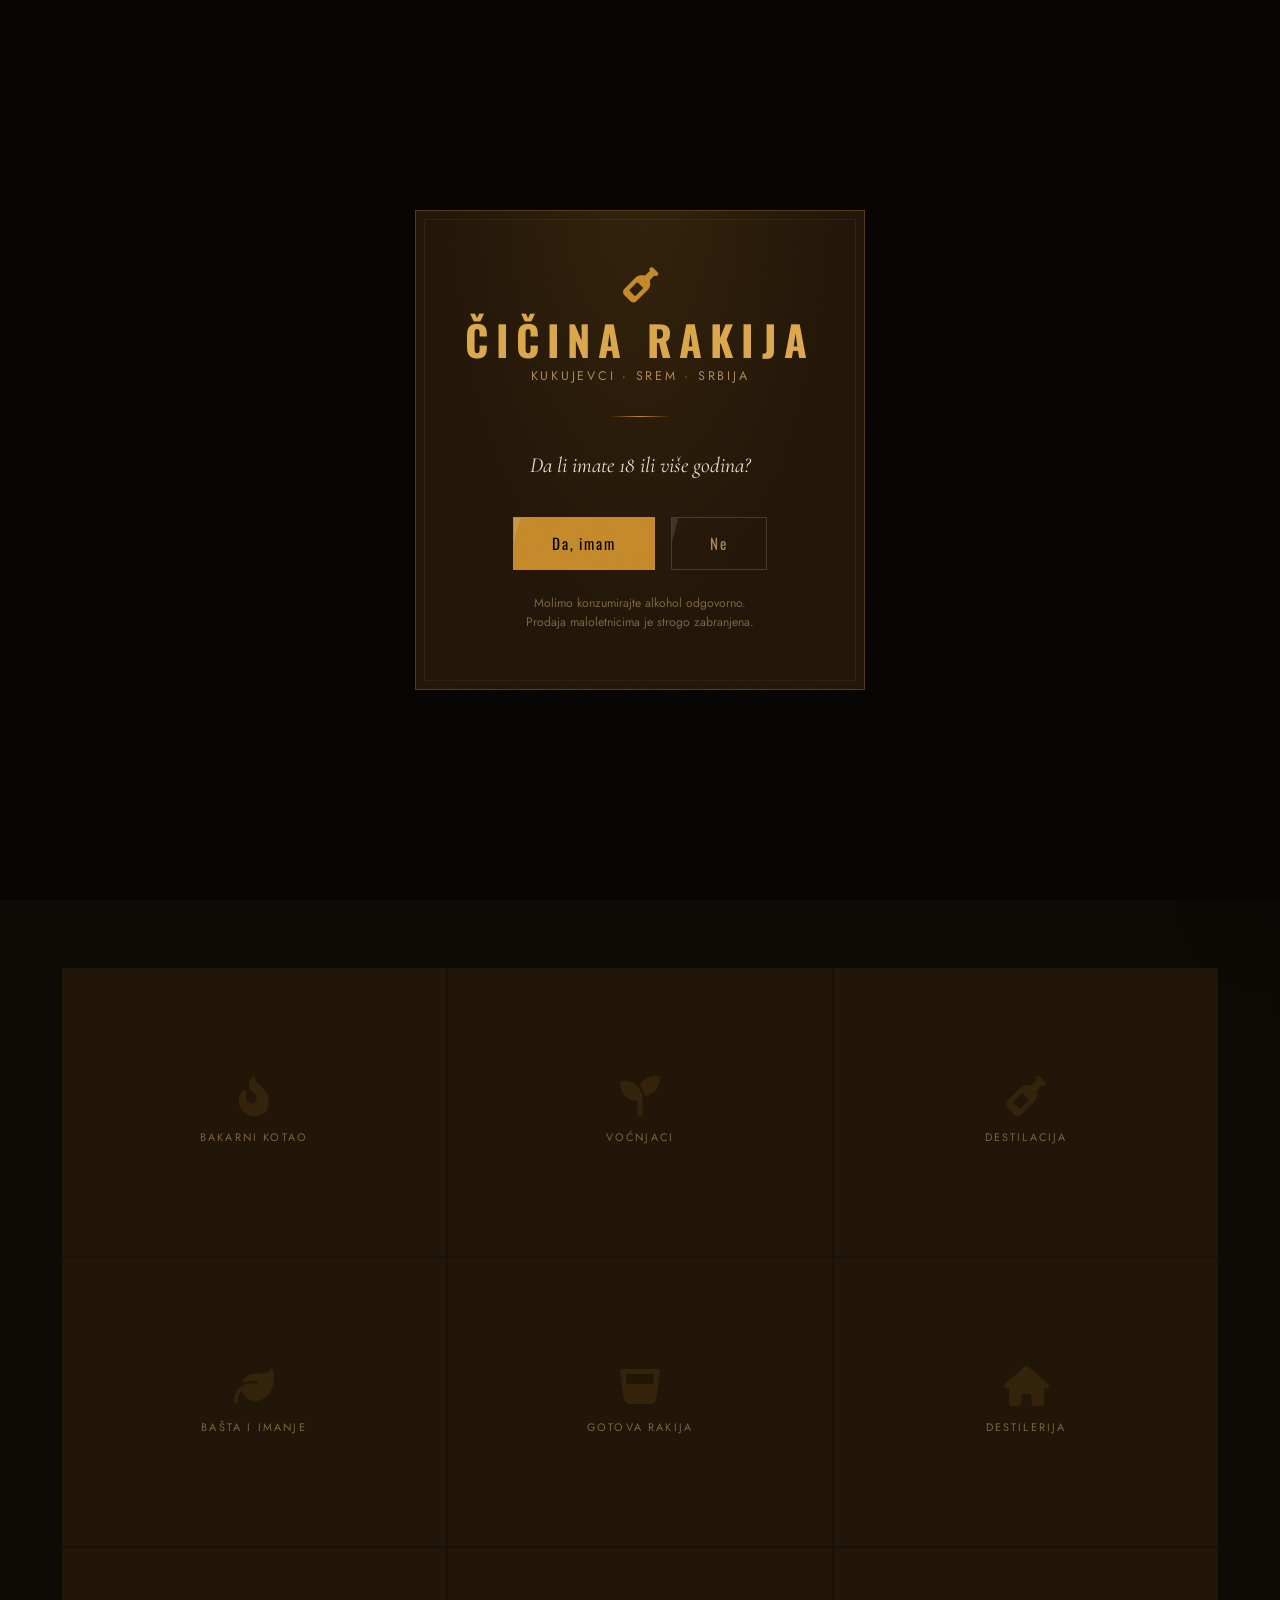
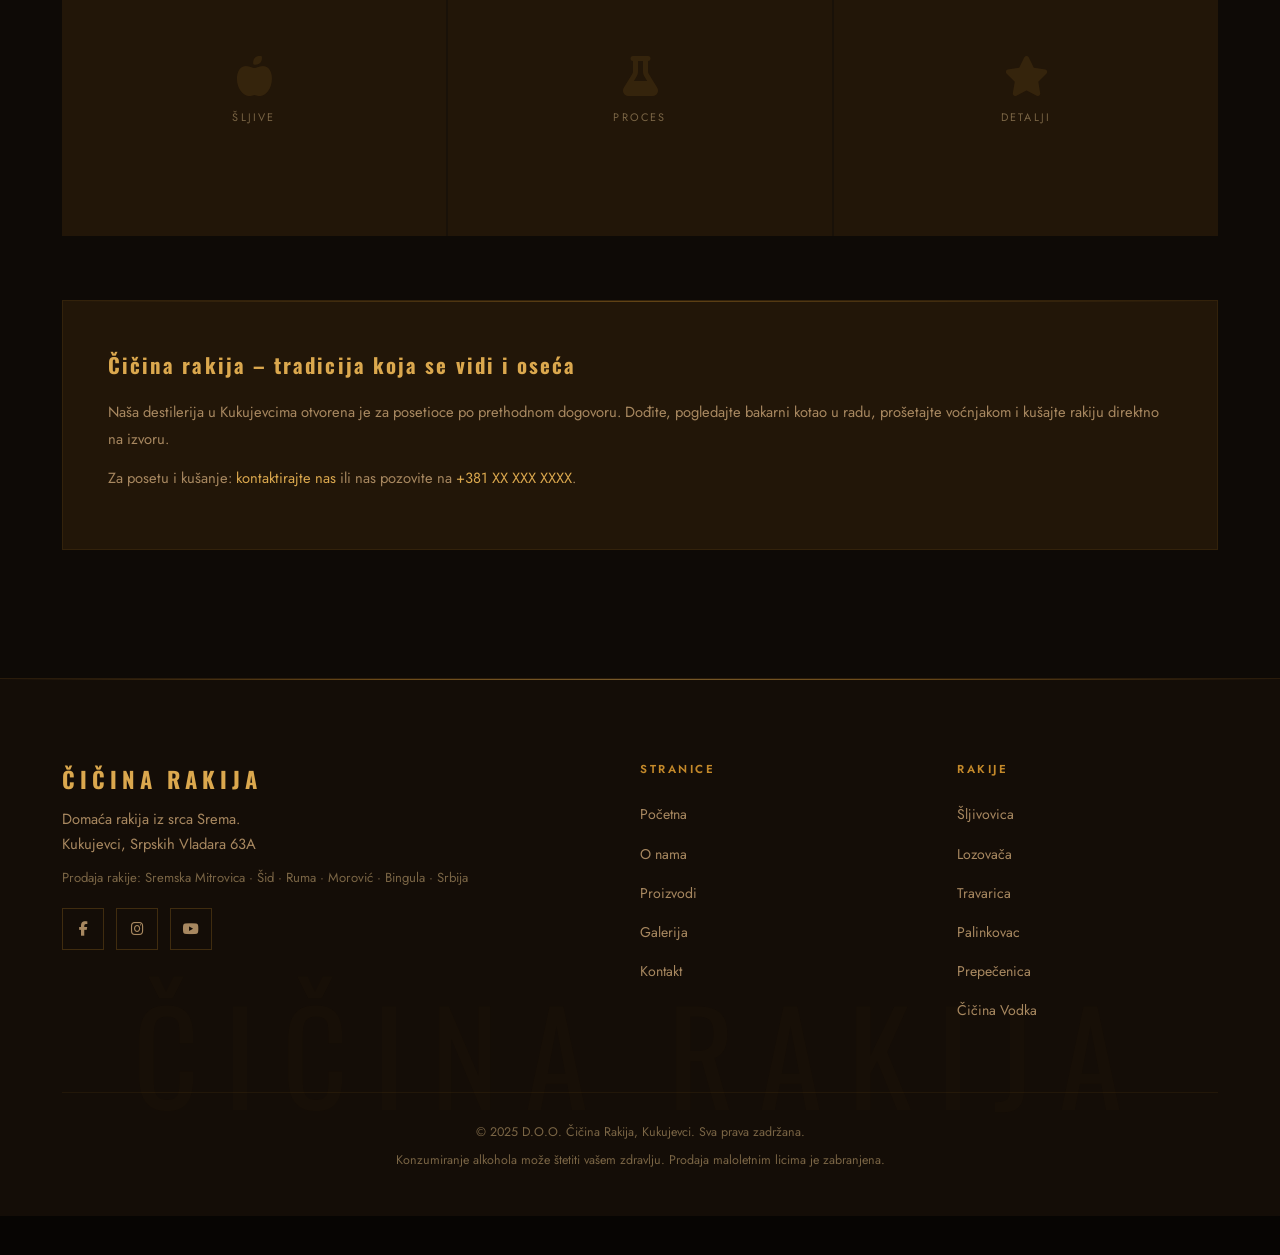
==== galerija.html @ 821a01cd "Add files via upload" ====
<!DOCTYPE html>
<html lang="sr">
<head>
<meta charset="UTF-8"><meta name="viewport" content="width=device-width, initial-scale=1.0">
<title>Galerija – Čičina Rakija | Destilerija Kukujevci, Srem</title>
<meta name="description" content="Pogledajte fotografije naše destilerije u Kukujevcima. Bakarni kotao, voćnjaci, rakija iz srca Srema. Galerija Čičina rakija.">
<meta name="robots" content="index, follow">
<link rel="canonical" href="https://www.cicinarakija.rs/galerija.html">
<meta property="og:title" content="Galerija – Čičina Rakija | Destilerija Kukujevci, Srem">
<meta property="og:description" content="Pogledajte fotografije naše destilerije u Kukujevcima. Bakarni kotao, voćnjaci, rakija iz srca Srema. Galerija Čičina rakija.">
<link rel="preconnect" href="https://fonts.googleapis.com">
<link rel="preconnect" href="https://fonts.gstatic.com" crossorigin>
<link href="https://fonts.googleapis.com/css2?family=Cormorant+Garamond:ital,wght@0,300;0,400;0,600;1,300;1,400;1,600&family=Oswald:wght@300;400;500;600;700&family=Jost:wght@300;400;500;600&display=swap" rel="stylesheet">
<link rel="stylesheet" href="https://cdnjs.cloudflare.com/ajax/libs/font-awesome/6.4.0/css/all.min.css">
<link rel="stylesheet" href="style.css">
</head>
<body>
<div class="age-gate" id="ageGate"><div class="age-box">
    <i class="fas fa-wine-bottle age-icon"></i>
    <h2 class="age-title">ČIČINA RAKIJA</h2>
    <p class="age-location">Kukujevci · Srem · Srbija</p>
    <div class="age-divider"></div>
    <p class="age-question">Da li imate 18 ili više godina?</p>
    <div class="age-btns"><button class="age-btn age-yes" id="ageYes">Da, imam</button><button class="age-btn age-no" id="ageNo">Ne</button></div>
    <p class="age-disclaimer">Molimo konzumirajte alkohol odgovorno.<br>Prodaja maloletnicima je strogo zabranjena.</p>
</div></div>
<nav class="navbar scrolled" id="navbar">
    <div class="nav-container">
        <a href="index.html" class="nav-brand">
            <span class="brand-icon"><i class="fas fa-wine-bottle"></i></span>
            <span>ČIČINA RAKIJA</span>
        </a>
        <ul class="nav-links" id="navLinks">
            <li><a href="index.html" class="nav-link">Početna</a></li>
            <li><a href="o-nama.html" class="nav-link">O nama</a></li>
            <li><a href="proizvodi.html" class="nav-link">Proizvodi</a></li>
            <li><a href="galerija.html" class="nav-link active">Galerija</a></li>
            <li><a href="kontakt.html" class="nav-link">Kontakt</a></li>
        </ul>
        <div class="nav-actions">
            <button class="cart-btn" id="cartToggle" aria-label="Korpa">
                <i class="fas fa-shopping-bag"></i>
                <span class="cart-label">Korpa</span>
                <span class="cart-count" id="cartCount">0</span>
            </button>
            <button class="hamburger" id="hamburger" aria-label="Meni">
                <span></span><span></span><span></span>
            </button>
        </div>
    </div>
    <div class="nav-progress" id="navProgress"></div>
</nav>

<section class="inner-hero">
    <div class="container">
        <span class="sec-label reveal-hero" data-delay="0">Vizuelna priča</span>
        <h1 class="reveal-hero" data-delay="150">Galerija <em>destilerije</em></h1>
        <p class="reveal-hero" data-delay="250">Zavirite u svet Čičine rakije – voćnjaci, bakarni kotao i srce sremske tradicije</p>
        <div class="breadcrumb reveal-hero" data-delay="350">
            <a href="index.html">Početna</a>
            <i class="fas fa-chevron-right"></i>
            <span>Galerija</span>
        </div>
    </div>
</section>

<section class="gallery-page">
    <div class="container">
        <div class="sec-header reveal">
            <span class="sec-label">Fotografije</span>
            <h2 class="sec-title">Pogled iznutra <em>destilerije</em></h2>
            <div class="sec-rule"></div>
            <p class="sec-sub">Svaka fotografija priča priču o tradiciji, strasti i rakiji koja se radi s dušom</p>
        </div>

        <div class="gallery-full reveal">
            <!-- Kad dodate slike, koristite: <div class="gallery-item"><img src="foto.jpg" alt="..."><div class="gallery-cap"><span>Opis</span></div></div> -->
            <div class="gallery-placeholder"><i class="fas fa-fire-alt"></i><span>Bakarni kotao</span></div>
            <div class="gallery-placeholder"><i class="fas fa-seedling"></i><span>Voćnjaci</span></div>
            <div class="gallery-placeholder"><i class="fas fa-wine-bottle"></i><span>Destilacija</span></div>
            <div class="gallery-placeholder"><i class="fas fa-leaf"></i><span>Bašta i imanje</span></div>
            <div class="gallery-placeholder"><i class="fas fa-glass-whiskey"></i><span>Gotova rakija</span></div>
            <div class="gallery-placeholder"><i class="fas fa-home"></i><span>Destilerija</span></div>
            <div class="gallery-placeholder"><i class="fas fa-apple-alt"></i><span>Šljive</span></div>
            <div class="gallery-placeholder"><i class="fas fa-flask"></i><span>Proces</span></div>
            <div class="gallery-placeholder"><i class="fas fa-star"></i><span>Detalji</span></div>
        </div>

        <div class="seo-block reveal" style="margin-top:4rem">
            <h2>Čičina rakija – tradicija koja se vidi i oseća</h2>
            <p>Naša destilerija u Kukujevcima otvorena je za posetioce po prethodnom dogovoru. Dođite, pogledajte bakarni kotao u radu, prošetajte voćnjakom i kušajte rakiju direktno na izvoru.</p>
            <p>Za posetu i kušanje: <a href="kontakt.html" style="color:var(--gold-lt)">kontaktirajte nas</a> ili nas pozovite na <a href="tel:+381XXXXXXXXX" style="color:var(--gold-lt)">+381 XX XXX XXXX</a>.</p>
        </div>
    </div>
</section>

<footer class="footer">
    <div class="footer-watermark">ČIČINA RAKIJA</div>
    <div class="container">
        <div class="footer-grid">
            <div class="footer-brand"><h3>ČIČINA RAKIJA</h3><p>Domaća rakija iz srca Srema.<br>Kukujevci, Srpskih Vladara 63A</p>
                <p style="margin-top:0.6rem;font-size:0.82rem;color:var(--muted)">Prodaja rakije: Sremska Mitrovica · Šid · Ruma · Morović · Bingula · Srbija</p>
                <div class="socials" style="margin-top:1.2rem">
                    <a href="#" class="soc-link" aria-label="Facebook"><i class="fab fa-facebook-f"></i></a>
                    <a href="#" class="soc-link" aria-label="Instagram"><i class="fab fa-instagram"></i></a>
                    <a href="#" class="soc-link" aria-label="YouTube"><i class="fab fa-youtube"></i></a>
                </div>
            </div>
            <div class="footer-nav"><h4>Stranice</h4><ul>
                <li><a href="index.html">Početna</a></li><li><a href="o-nama.html">O nama</a></li>
                <li><a href="proizvodi.html">Proizvodi</a></li><li><a href="galerija.html">Galerija</a></li>
                <li><a href="kontakt.html">Kontakt</a></li>
            </ul></div>
            <div class="footer-products"><h4>Rakije</h4><ul>
                <li><a href="proizvodi.html">Šljivovica</a></li><li><a href="proizvodi.html">Lozovača</a></li>
                <li><a href="proizvodi.html">Travarica</a></li><li><a href="proizvodi.html">Palinkovac</a></li>
                <li><a href="proizvodi.html">Prepečenica</a></li><li><a href="proizvodi.html">Čičina Vodka</a></li>
            </ul></div>
        </div>
        <div class="footer-bottom">
            <p>&copy; 2025 D.O.O. Čičina Rakija, Kukujevci. Sva prava zadržana.</p>
            <p>Konzumiranje alkohola može štetiti vašem zdravlju. Prodaja maloletnim licima je zabranjena.</p>
        </div>
    </div>
</footer>
<div class="overlay" id="cartOverlay"></div>
<aside class="cart-sidebar" id="cartSidebar">
    <div class="cart-head"><h3>VAŠA KORPA</h3><button class="icon-btn" id="cartClose"><i class="fas fa-times"></i></button></div>
    <div class="cart-items" id="cartItemsEl"></div>
    <div class="cart-foot">
        <div class="cart-total-row"><span>Ukupno</span><strong id="cartTotalEl">0 RSD</strong></div>
        <p class="cart-note"><i class="fas fa-info-circle"></i> Dostava se obračunava pri porudžbini</p>
        <button class="btn-checkout" id="goCheckout" disabled><span>Nastavi na porudžbinu</span> <i class="fas fa-arrow-right"></i></button>
    </div>
</aside>
<div class="overlay" id="checkoutOverlay"></div>
<div class="checkout-modal" id="checkoutModal">
    <div class="checkout-box">
        <div class="checkout-head"><h2>PORUDŽBINA</h2><button class="icon-btn" id="checkoutClose"><i class="fas fa-times"></i></button></div>
        <div class="checkout-body">
            <div class="steps" id="stepsEl">
                <div class="step active" data-step="1"><div class="step-dot">1</div><div class="step-label">Dostava</div></div>
                <div class="step-connector"></div><div class="step" data-step="2"><div class="step-dot">2</div><div class="step-label">Adresa</div></div>
                <div class="step-connector"></div><div class="step" data-step="3"><div class="step-dot">3</div><div class="step-label">Plaćanje</div></div>
                <div class="step-connector"></div><div class="step" data-step="4"><div class="step-dot">4</div><div class="step-label">Pregled</div></div>
            </div>
            <div class="form-step active" id="step1"><p class="step-title">Način dostave</p><div class="delivery-opts">
                <label class="del-opt"><input type="radio" name="delivery" value="courier" checked><div class="del-card"><i class="fas fa-truck"></i><div><strong>Kurirska služba</strong><span>2–4 radna dana · 490 RSD</span></div><div class="del-check"><i class="fas fa-check"></i></div></div></label>
                <label class="del-opt"><input type="radio" name="delivery" value="pickup"><div class="del-card"><i class="fas fa-store"></i><div><strong>Lično preuzimanje</strong><span>Kukujevci · Besplatno</span></div><div class="del-check"><i class="fas fa-check"></i></div></div></label>
            </div><div class="form-nav"><div></div><button class="btn-next" id="step1Next"><span>Sledeći</span> <i class="fas fa-arrow-right"></i></button></div></div>
            <div class="form-step" id="step2"><p class="step-title">Kontakt podaci</p>
                <div class="form-row two"><div class="form-group"><label>Ime <span class="req">*</span></label><input type="text" id="firstName" autocomplete="given-name" placeholder="Vaše ime"><span class="field-err" id="err-firstName">Obavezno</span></div><div class="form-group"><label>Prezime <span class="req">*</span></label><input type="text" id="lastName" autocomplete="family-name" placeholder="Prezime"><span class="field-err" id="err-lastName">Obavezno</span></div></div>
                <div class="form-row two"><div class="form="form-group"><label>Telefon <span class="req">*</span></label><input type="tel" id="phone" autocomplete="tel" placeholder="+381 60 000 0000"><span class="field-err" id="err-phone">Obavezno</span></div><div class="form-group"><label>E-mail <span class="req">*</span></label><input type="email" id="email" autocomplete="email" placeholder="vas@email.rs"><span class="field-err" id="err-email">Obavezno</span></div></div>
                <div id="addressSection"><p class="step-title" style="margin-top:1.5rem">Adresa dostave</p>
                    <div class="form-row one"><div class="form-group"><label>Ulica i broj <span class="req">*</span></label><input type="text" id="street" autocomplete="street-address" placeholder="Kralja Petra 15"><span class="field-err" id="err-street">Obavezno</span></div></div>
                    <div class="form-row two"><div class="form-group"><label>Grad <span class="req">*</span></label><input type="text" id="city" autocomplete="address-level2" placeholder="Sremska Mitrovica"><span class="field-err" id="err-city">Obavezno</span></div><div class="form-group"><label>Poštanski broj <span class="req">*</span></label><input type="text" id="postal" autocomplete="postal-code" placeholder="22000"><span class="field-err" id="err-postal">Obavezno</span></div></div>
                    <div class="form-row one"><div class="form-group"><label>Napomena</label><textarea id="note" rows="3" placeholder="Posebne instrukcije..."></textarea></div></div>
                </div>
                <div class="form-nav"><button class="btn-prev" id="step2Prev"><i class="fas fa-arrow-left"></i> <span>Nazad</span></button><button class="btn-next" id="step2Next"><span>Sledeći</span> <i class="fas fa-arrow-right"></i></button></div>
            </div>
            <div class="form-step" id="step3"><p class="step-title">Način plaćanja</p><div class="pay-opts">
                <label class="pay-opt"><input type="radio" name="payment" value="cod" checked><div class="pay-card"><i class="fas fa-money-bill-wave"></i><div><strong>Plaćanje pouzećem</strong><span>Keš pri isporuci</span></div><div class="del-check"><i class="fas fa-check"></i></div></div></label>
                <label class="pay-opt"><input type="radio" name="payment" value="transfer"><div class="pay-card"><i class="fas fa-university"></i><div><strong>Bankovna uplata</strong><span>Pre isporuke</span></div><div class="del-check"><i class="fas fa-check"></i></div></div></label>
                <label class="pay-opt"><input type="radio" name="payment" value="card"><div class="pay-card"><i class="fas fa-credit-card"></i><div><strong>Kartica</strong><span>Na licu mesta</span></div><div class="del-check"><i class="fas fa-check"></i></div></div></label>
            </div><div class="form-nav"><button class="btn-prev" id="step3Prev"><i class="fas fa-arrow-left"></i> <span>Nazad</span></button><button class="btn-next" id="step3Next"><span>Sledeći</span> <i class="fas fa-arrow-right"></i></button></div></div>
            <div class="form-step" id="step4"><p class="step-title">Pregled porudžbine</p>
                <div class="order-summary"><div class="os-head">Stavke</div><div id="summaryItems"></div><div class="os-divider"></div><div class="os-row"><span>Dostava</span><span id="summaryDelivery">—</span></div><div class="os-divider"></div><div class="os-total"><span>Ukupno</span><strong id="summaryTotal">—</strong></div></div>
                <div class="order-summary" style="margin-top:1rem"><div class="os-head">Detalji</div><div class="os-row"><span>Ime</span><span id="revName">—</span></div><div class="os-row"><span>Telefon</span><span id="revPhone">—</span></div><div class="os-row"><span>Adresa</span><span id="revAddr">—</span></div><div class="os-row"><span>Dostava</span><span id="revDel">—</span></div><div class="os-row"><span>Plaćanje</span><span id="revPay">—</span></div></div>
                <div class="form-nav"><button class="btn-prev" id="step4Prev"><i class="fas fa-arrow-left"></i> <span>Nazad</span></button><button class="btn-submit" id="submitOrder"><i class="fas fa-check"></i> <span>Potvrdi porudžbinu</span></button></div>
            </div>
            <div class="order-confirm" id="orderConfirm">
                <div class="confirm-anim"><svg class="checkmark" viewBox="0 0 52 52"><circle class="checkmark-circle" cx="26" cy="26" r="25" fill="none"/><path class="checkmark-check" fill="none" d="M14.1 27.2l7.1 7.2 16.7-16.8"/></svg></div>
                <h3>HVALA!</h3><p class="order-num" id="confirmNum">Broj porudžbine: #CR-000000</p>
                <p>Vaša porudžbina je primljena. Kontaktiraćemo vas uskoro radi potvrde i dogovora oko dostave.</p>
                <button class="btn-next" id="confirmClose">Zatvori</button>
            </div>
        </div>
    </div>
</div>
<div class="lightbox" id="lightbox">
    <button class="icon-btn lightbox-close" id="lightboxClose"><i class="fas fa-times"></i></button>
    <div class="lightbox-nav lightbox-prev" id="lightboxPrev"><i class="fas fa-chevron-left"></i></div>
    <img class="lightbox-img" id="lightboxImg" src="" alt="">
    <div class="lightbox-nav lightbox-next" id="lightboxNext"><i class="fas fa-chevron-right"></i></div>
    <div class="lightbox-counter" id="lightboxCounter"></div>
</div>
<div class="toast" id="toast"><i class="fas fa-check-circle"></i><span id="toastMsg"></span></div>
<a href="https://wa.me/381XXXXXXXXX" class="whatsapp-float" target="_blank" rel="noopener" aria-label="WhatsApp"><i class="fab fa-whatsapp"></i></a>
<script src="script.js"></script>
</body>
</html>
---- style.css ----
/* ================================================================
   ČIČINA RAKIJA — style.css  v2.0
   Retro-moderna destilerija estetika | Animations, grain, blur
================================================================ */

@import url('https://fonts.googleapis.com/css2?family=Cormorant+Garamond:ital,wght@0,300;0,400;0,600;1,300;1,400;1,600&family=Oswald:wght@300;400;500;600;700&family=Jost:wght@300;400;500;600&display=swap');

/* 1. RESET & CUSTOM PROPERTIES */
*,*::before,*::after{margin:0;padding:0;box-sizing:border-box}
:root{
  --dark:#070503; --dark-mid:#0e0a06; --brown-deep:#140d07; --brown:#221608;
  --brown-mid:#3a2209; --brown-lt:#52300e;
  --gold:#c4892a; --gold-lt:#dba84e; --gold-pale:#f0dba8; --gold-warm:#faf0d4;
  --cream:#ede5d2; --white:#fdf9f3; --muted:#7a6545; --muted-lt:#a88860;
  --font-head:'Oswald',sans-serif; --font-body:'Cormorant Garamond',serif; --font-ui:'Jost',sans-serif;
  --ease:cubic-bezier(0.25,0.46,0.45,0.94);
  --ease-out:cubic-bezier(0.16,1,0.3,1);
  --ease-spring:cubic-bezier(0.34,1.56,0.64,1);
  --sh-gold:0 0 50px rgba(196,137,42,0.2),0 0 100px rgba(196,137,42,0.08);
  --sh-dark:0 30px 80px rgba(0,0,0,0.7);
  --sh-card:0 12px 45px rgba(0,0,0,0.45);
}
html{scroll-behavior:smooth;font-size:16px}
body{font-family:var(--font-body);background:var(--dark);color:var(--cream);line-height:1.8;overflow-x:hidden}

/* Film grain overlay */
body::after{
  content:'';position:fixed;inset:0;pointer-events:none;z-index:9999;opacity:0.03;
  background-image:url("data:image/svg+xml,%3Csvg viewBox='0 0 256 256' xmlns='http://www.w3.org/2000/svg'%3E%3Cfilter id='n'%3E%3CfeTurbulence type='fractalNoise' baseFrequency='0.9' numOctaves='4' stitchTiles='stitch'/%3E%3C/filter%3E%3Crect width='100%25' height='100%25' filter='url(%23n)'/%3E%3C/svg%3E");
  background-size:180px;mix-blend-mode:overlay;
  animation:grainShift 0.25s steps(1) infinite;
}
@keyframes grainShift{
  0%{background-position:0 0}25%{background-position:-30px 20px}
  50%{background-position:15px -10px}75%{background-position:-20px -25px}100%{background-position:10px 15px}
}
img{max-width:100%;display:block}a{text-decoration:none;color:inherit}
button{cursor:pointer;font-family:inherit;border:none;background:none}
input,textarea,select{font-family:var(--font-ui)}
.container{max-width:1220px;margin:0 auto;padding:0 2rem}


/* 2. AGE GATE */
.age-gate{
  position:fixed;inset:0;background:var(--dark);z-index:9998;
  display:flex;align-items:center;justify-content:center;padding:2rem;
  opacity:1;transition:opacity 0.6s var(--ease);
}
.age-gate.fade-out{opacity:0;pointer-events:none}
.age-gate.hidden{display:none}
.age-box{
  position:relative;overflow:hidden;background:var(--brown);
  border:1px solid rgba(196,137,42,0.32);padding:3.5rem 2.8rem;
  max-width:450px;width:100%;text-align:center;
}
.age-box::before{content:'';position:absolute;inset:0;background:radial-gradient(ellipse at 50% -10%,rgba(196,137,42,0.11) 0%,transparent 65%);pointer-events:none}
.age-box::after{content:'';position:absolute;inset:8px;border:1px solid rgba(196,137,42,0.1);pointer-events:none}
.age-icon{font-size:2.2rem;color:var(--gold);margin-bottom:1rem;display:block;animation:bottleSway 3s ease-in-out infinite}
@keyframes bottleSway{0%,100%{transform:rotate(-4deg)}50%{transform:rotate(4deg)}}
.age-title{font-family:var(--font-head);font-size:2.6rem;letter-spacing:0.18em;color:var(--gold-lt);line-height:1;margin-bottom:0.3rem}
.age-location{font-family:var(--font-ui);font-size:0.78rem;letter-spacing:0.22em;text-transform:uppercase;color:var(--muted-lt);margin-bottom:1.8rem}
.age-divider{width:60px;height:1px;background:linear-gradient(90deg,transparent,var(--gold),transparent);margin:0 auto 1.8rem}
.age-question{font-style:italic;font-size:1.35rem;color:var(--cream);margin-bottom:2rem}
.age-btns{display:flex;gap:1rem;justify-content:center;margin-bottom:1.5rem}
.age-btn{
  position:relative;overflow:hidden;padding:0.9rem 2.4rem;
  font-family:var(--font-head);font-size:0.95rem;letter-spacing:0.12em;transition:all 0.3s var(--ease);
}
.age-btn::before{
  content:'';position:absolute;inset:0;background:rgba(255,255,255,0.12);
  transform:translateX(-100%) skewX(-15deg);transition:transform 0.5s var(--ease);
}
.age-btn:hover::before{transform:translateX(150%) skewX(-15deg)}
.age-yes{background:var(--gold);color:var(--dark);border:1px solid var(--gold)}
.age-yes:hover{background:var(--gold-lt);transform:translateY(-2px);box-shadow:var(--sh-gold)}
.age-no{background:transparent;color:var(--muted-lt);border:1px solid rgba(138,112,80,0.4)}
.age-no:hover{color:var(--cream);border-color:var(--muted-lt)}
.age-disclaimer{font-size:0.76rem;color:var(--muted);line-height:1.6;font-family:var(--font-ui)}


/* 3. NAVIGATION */
.navbar{
  position:fixed;top:0;left:0;right:0;z-index:1000;padding:1.4rem 0;
  transition:background 0.5s,padding 0.4s,box-shadow 0.5s;
}
.navbar.scrolled{
  background:rgba(7,5,3,0.97);padding:0.8rem 0;
  box-shadow:0 2px 40px rgba(0,0,0,0.85);
  backdrop-filter:blur(16px) saturate(1.4);-webkit-backdrop-filter:blur(16px) saturate(1.4);
}
.nav-container{max-width:1220px;margin:0 auto;padding:0 2rem;display:flex;align-items:center;justify-content:space-between;gap:2rem}
.nav-brand{
  display:flex;align-items:center;gap:0.75rem;font-family:var(--font-head);
  font-size:1.3rem;letter-spacing:0.18em;color:var(--gold-lt);flex-shrink:0;transition:color 0.3s;
}
.nav-brand:hover{color:var(--gold-pale)}
.brand-icon{color:var(--gold);font-size:1.25rem;transition:transform 0.4s var(--ease-spring)}
.nav-brand:hover .brand-icon{transform:rotate(-12deg) scale(1.1)}
.nav-links{display:flex;list-style:none;gap:0.15rem;align-items:center}
.nav-link{
  font-family:var(--font-ui);font-size:0.78rem;font-weight:500;
  letter-spacing:0.16em;text-transform:uppercase;color:var(--muted-lt);
  padding:0.55rem 1rem;position:relative;transition:color 0.3s;
}
.nav-link::after{
  content:'';position:absolute;bottom:2px;left:50%;right:50%;
  height:1px;background:var(--gold);
  transition:left 0.35s var(--ease),right 0.35s var(--ease);
}
.nav-link:hover,.nav-link.active{color:var(--gold-lt)}
.nav-link:hover::after,.nav-link.active::after{left:1rem;right:1rem}
.nav-actions{display:flex;align-items:center;gap:0.75rem}
.cart-btn{
  display:flex;align-items:center;gap:0.55rem;padding:0.5rem 1.1rem;
  border:1px solid rgba(196,137,42,0.35);color:var(--cream);
  font-family:var(--font-ui);font-size:0.78rem;font-weight:500;letter-spacing:0.1em;
  transition:all 0.3s;position:relative;overflow:hidden;
}
.cart-btn::before{
  content:'';position:absolute;inset:0;background:var(--gold);
  transform:scaleX(0);transform-origin:left;transition:transform 0.35s var(--ease);z-index:-1;
}
.cart-btn:hover{color:var(--dark);border-color:var(--gold)}
.cart-btn:hover::before{transform:scaleX(1)}
.cart-label{display:none}
@media(min-width:640px){.cart-label{display:inline}}
.cart-count{
  background:var(--gold);color:var(--dark);font-size:0.68rem;font-weight:700;
  font-family:var(--font-ui);min-width:18px;height:18px;border-radius:9px;padding:0 4px;
  display:flex;align-items:center;justify-content:center;
  transition:transform 0.3s var(--ease-spring);
}
.cart-count.bump{transform:scale(1.6)}

/* HAMBURGER */
.hamburger{
  display:none;width:32px;height:24px;position:relative;
  cursor:pointer;flex-direction:column;align-items:flex-end;justify-content:center;
  flex-shrink:0;
}
.hamburger span{
  display:block;height:1.5px;background:var(--cream);
  transition:all 0.5s var(--ease-out);transform-origin:center;position:absolute;
}
.hamburger span:nth-child(1){width:100%;top:2px}
.hamburger span:nth-child(2){width:70%;top:50%;margin-top:-0.75px}
.hamburger span:nth-child(3){width:85%;bottom:2px}
.hamburger.open span:nth-child(1){top:50%;margin-top:-0.75px;transform:rotate(45deg);width:100%}
.hamburger.open span:nth-child(2){opacity:0;transform:scaleX(0)}
.hamburger.open span:nth-child(3){bottom:50%;margin-bottom:-0.75px;transform:rotate(-45deg);width:100%}

.nav-progress{
  position:absolute;bottom:0;left:0;height:2px;
  background:linear-gradient(90deg,var(--gold),var(--gold-lt));
  width:0;transition:width 0.08s linear;
  box-shadow:0 0 10px rgba(196,137,42,0.7);
}
.nav-overlay{
  position:fixed;inset:0;background:rgba(0,0,0,0.6);
  z-index:999;opacity:0;pointer-events:none;
  transition:opacity 0.45s;backdrop-filter:blur(5px);
}
.nav-overlay.show{opacity:1;pointer-events:all}

@media(min-width:900px){.hamburger{display:none}}
@media(max-width:899px){
  .hamburger{display:flex}
  .nav-links{
    position:fixed;top:0;right:0;width:min(340px,88vw);height:100dvh;
    background:var(--brown-deep);flex-direction:column;justify-content:center;
    align-items:flex-start;padding:5rem 3rem 3rem;gap:0.2rem;
    transform:translateX(100%);transition:transform 0.55s var(--ease-out);
    box-shadow:-20px 0 60px rgba(0,0,0,0.75);
    border-left:1px solid rgba(196,137,42,0.12);z-index:1000;
  }
  .nav-links::before{
    content:'';position:absolute;top:2rem;left:3rem;right:3rem;height:1px;
    background:linear-gradient(90deg,var(--gold),transparent);opacity:0.4;
  }
  .nav-links.open{transform:translateX(0)}
  .nav-links li{opacity:0;transform:translateX(30px);transition:opacity 0.4s var(--ease-out),transform 0.4s var(--ease-out)}
  .nav-links.open li:nth-child(1){opacity:1;transform:none;transition-delay:0.05s}
  .nav-links.open li:nth-child(2){opacity:1;transform:none;transition-delay:0.1s}
  .nav-links.open li:nth-child(3){opacity:1;transform:none;transition-delay:0.15s}
  .nav-links.open li:nth-child(4){opacity:1;transform:none;transition-delay:0.2s}
  .nav-links.open li:nth-child(5){opacity:1;transform:none;transition-delay:0.25s}
  .nav-link{font-size:1.8rem;font-family:var(--font-head);letter-spacing:0.06em;padding:0.6rem 0;width:100%;display:block;border-bottom:1px solid rgba(196,137,42,0.07)}
  .nav-link::after{bottom:0;left:0;right:auto;width:0;height:2px;transition:width 0.35s}
  .nav-link:hover::after,.nav-link.active::after{width:100%;left:0;right:auto}
}


/* 4. HERO */
.hero{
  position:relative;min-height:100vh;display:flex;align-items:center;
  justify-content:center;text-align:center;overflow:hidden;background:var(--brown-deep);
}
.hero-bg-img{
  position:absolute;inset:0;background-size:cover;background-position:center;
  opacity:0.15;transform:scale(1.05);transition:transform 8s ease;will-change:transform;
}
.hero-bg-img.loaded{transform:scale(1)}
.hero-grain{
  position:absolute;inset:0;pointer-events:none;opacity:0.06;
  background-image:url("data:image/svg+xml,%3Csvg viewBox='0 0 200 200' xmlns='http://www.w3.org/2000/svg'%3E%3Cfilter id='n'%3E%3CfeTurbulence type='fractalNoise' baseFrequency='0.75' numOctaves='4' stitchTiles='stitch'/%3E%3C/filter%3E%3Crect width='100%25' height='100%25' filter='url(%23n)'/%3E%3C/svg%3E");
  background-size:150px;
}
.hero-vignette{position:absolute;inset:0;pointer-events:none;background:radial-gradient(ellipse at center,transparent 35%,rgba(7,5,3,0.88) 100%)}
.hero::after{content:'';position:absolute;bottom:0;left:0;right:0;height:1px;background:linear-gradient(90deg,transparent 0%,var(--gold) 40%,var(--gold-lt) 60%,transparent 100%);opacity:0.35}
.hero-content{position:relative;z-index:2;padding:0 1.5rem;max-width:820px}

.hero-eyebrow{
  display:flex;align-items:center;justify-content:center;gap:1.4rem;
  font-family:var(--font-ui);font-size:0.72rem;letter-spacing:0.28em;text-transform:uppercase;color:var(--gold);
  margin-bottom:2rem;opacity:0;transform:translateY(16px);
  transition:opacity 0.8s var(--ease),transform 0.8s var(--ease);
}
.hero-eyebrow.visible{opacity:1;transform:none}
.eyebrow-line{flex:1;max-width:90px;height:1px;background:linear-gradient(90deg,transparent,var(--gold))}
.eyebrow-line:last-child{background:linear-gradient(90deg,var(--gold),transparent)}

.hero-title{
  font-family:var(--font-head);font-size:clamp(3.8rem,11vw,9rem);
  line-height:0.92;letter-spacing:0.04em;color:var(--white);margin-bottom:1.2rem;
  opacity:0;transform:translateY(32px);
  transition:opacity 0.85s var(--ease),transform 0.85s var(--ease);
}
.hero-title.visible{opacity:1;transform:none}
.title-line{display:block}
.title-italic{font-style:italic;color:var(--gold-lt);font-size:0.72em;letter-spacing:0.14em;font-family:var(--font-body);font-weight:400}

.hero-ornament{
  display:flex;align-items:center;gap:1.2rem;margin:0 auto 1.8rem;max-width:300px;
  opacity:0;transition:opacity 0.9s 0.1s var(--ease);
}
.hero-ornament.visible{opacity:1}
.orn-line{flex:1;height:1px;background:var(--gold);opacity:0.4}
.orn-icon{color:var(--gold);font-size:0.6rem;letter-spacing:3px;opacity:0.7}

.hero-sub{
  font-family:var(--font-ui);font-size:0.88rem;letter-spacing:0.2em;text-transform:uppercase;
  color:var(--muted-lt);margin-bottom:3rem;
  opacity:0;transform:translateY(14px);
  transition:opacity 0.8s 0.1s var(--ease),transform 0.8s 0.1s var(--ease);
}
.hero-sub.visible{opacity:1;transform:none}

.hero-actions{
  display:flex;gap:1.2rem;justify-content:center;flex-wrap:wrap;
  opacity:0;transform:translateY(14px);
  transition:opacity 0.8s 0.2s var(--ease),transform 0.8s 0.2s var(--ease);
}
.hero-actions.visible{opacity:1;transform:none}

.hero-badge{
  position:absolute;bottom:14%;background:rgba(20,13,7,0.9);
  border:1px solid rgba(196,137,42,0.28);padding:1.1rem 1.6rem;text-align:center;
  opacity:0;transform:translateY(24px);
  transition:opacity 0.8s var(--ease),transform 0.8s var(--ease);
  backdrop-filter:blur(8px);
}
.hero-badge::before{content:'';position:absolute;top:0;left:0;right:0;height:1px;background:linear-gradient(90deg,transparent,var(--gold),transparent)}
.hero-badge.visible{opacity:1;transform:none}
.badge-left{left:4%}.badge-right{right:4%}
.badge-num{font-family:var(--font-head);font-size:2.2rem;color:var(--gold);line-height:1;display:block}
.badge-txt{font-size:0.7rem;color:var(--muted-lt);letter-spacing:0.12em;font-family:var(--font-ui)}
@media(max-width:600px){.hero-badge{display:none}}

.hero-scroll{
  position:absolute;bottom:2.5rem;left:50%;transform:translateX(-50%);
  display:flex;flex-direction:column;align-items:center;gap:0.5rem;
  color:var(--muted);font-size:0.68rem;letter-spacing:0.2em;
  font-family:var(--font-ui);text-transform:uppercase;
  opacity:0;transition:opacity 1s 0.8s;
}
.hero-scroll.visible{opacity:0.6}
.hero-scroll-line{width:1px;height:40px;background:linear-gradient(180deg,transparent,var(--gold));animation:scrollPulse 2s ease-in-out infinite}
@keyframes scrollPulse{0%,100%{transform:scaleY(1) translateY(0);opacity:0.6}50%{transform:scaleY(1.2) translateY(3px);opacity:1}}


/* 5. BUTTONS */
.btn-primary{
  display:inline-flex;align-items:center;gap:0.7rem;padding:0.95rem 2.4rem;
  background:var(--gold);color:var(--dark);font-family:var(--font-ui);
  font-size:0.78rem;font-weight:600;letter-spacing:0.18em;text-transform:uppercase;
  position:relative;overflow:hidden;transition:color 0.3s,transform 0.3s,box-shadow 0.3s;
}
.btn-primary::before{content:'';position:absolute;inset:0;background:var(--gold-lt);transform:scaleX(0);transform-origin:left;transition:transform 0.4s var(--ease-out);z-index:0}
.btn-primary>*{position:relative;z-index:1}
.btn-primary:hover{transform:translateY(-3px);box-shadow:var(--sh-gold)}
.btn-primary:hover::before{transform:scaleX(1)}

.btn-ghost{
  display:inline-flex;align-items:center;gap:0.7rem;padding:0.95rem 2.4rem;
  border:1px solid rgba(196,137,42,0.45);color:var(--cream);font-family:var(--font-ui);
  font-size:0.78rem;font-weight:600;letter-spacing:0.18em;text-transform:uppercase;
  position:relative;overflow:hidden;transition:all 0.3s;
}
.btn-ghost::before{content:'';position:absolute;inset:0;background:rgba(196,137,42,0.1);transform:scaleX(0);transform-origin:left;transition:transform 0.4s var(--ease-out)}
.btn-ghost:hover{border-color:var(--gold);color:var(--gold-lt);transform:translateY(-3px)}
.btn-ghost:hover::before{transform:scaleX(1)}


/* 6. SECTION HEADERS */
.sec-header{text-align:center;margin-bottom:4rem}
.sec-label{
  display:inline-block;font-family:var(--font-ui);font-size:0.72rem;font-weight:500;
  letter-spacing:0.3em;text-transform:uppercase;color:var(--gold);margin-bottom:0.9rem;position:relative;
}
.sec-label::before,.sec-label::after{content:' — ';opacity:0.5}
.sec-title{font-family:var(--font-head);font-size:clamp(2.2rem,5vw,3.8rem);letter-spacing:0.04em;color:var(--white);line-height:1.1;margin-bottom:1rem}
.sec-title em{font-style:italic;color:var(--gold-lt);font-family:var(--font-body);font-weight:400;font-size:1.08em}
.sec-rule{width:0;height:2px;background:linear-gradient(90deg,var(--gold),var(--gold-lt));margin:1rem auto;transition:width 1.2s var(--ease-out)}
.sec-rule.visible{width:60px}
.sec-sub{font-size:1.1rem;color:var(--muted-lt);max-width:520px;margin:0 auto;font-style:italic}


/* 7. REVEAL */
.reveal{opacity:0;transform:translateY(28px);transition:opacity 0.75s var(--ease-out),transform 0.75s var(--ease-out)}
.reveal[data-dir="left"]{transform:translateX(-32px)}
.reveal[data-dir="right"]{transform:translateX(32px)}
.reveal[data-dir="scale"]{transform:scale(0.92)}
.reveal.visible{opacity:1;transform:none}
.reveal-hero{opacity:0;transform:translateY(20px);transition:opacity 0.7s var(--ease),transform 0.7s var(--ease)}
.reveal-hero.visible{opacity:1;transform:none}


/* 8. MARQUEE */
.marquee-strip{
  background:var(--brown-mid);border-top:1px solid rgba(196,137,42,0.2);
  border-bottom:1px solid rgba(196,137,42,0.2);overflow:hidden;padding:0.9rem 0;position:relative;
}
.marquee-strip::before,.marquee-strip::after{content:'';position:absolute;top:0;bottom:0;width:80px;z-index:2;pointer-events:none}
.marquee-strip::before{left:0;background:linear-gradient(90deg,var(--brown-mid),transparent)}
.marquee-strip::after{right:0;background:linear-gradient(270deg,var(--brown-mid),transparent)}
.marquee-track{
  display:flex;gap:2rem;white-space:nowrap;
  animation:marqueeScroll 32s linear infinite;
  font-family:var(--font-ui);font-size:0.74rem;letter-spacing:0.22em;text-transform:uppercase;color:var(--muted-lt);
}
.marquee-track:hover{animation-play-state:paused}
.marquee-track span{flex-shrink:0}
.m-dot{color:var(--gold);font-size:0.5rem;vertical-align:middle}
@keyframes marqueeScroll{from{transform:translateX(0)}to{transform:translateX(-50%)}}


/* 9. ABOUT */
.about{padding:8rem 0;background:var(--dark-mid);position:relative;overflow:hidden}
.about::before{content:'';position:absolute;top:0;right:-200px;width:500px;height:500px;background:radial-gradient(circle,rgba(196,137,42,0.04),transparent 70%);pointer-events:none}
.about-grid{display:grid;grid-template-columns:1fr 1fr;gap:6rem;align-items:center}
@media(max-width:860px){.about-grid{grid-template-columns:1fr;gap:3.5rem}}
.about-visual{position:relative}
.about-img-main{position:relative;overflow:hidden;border-radius:2px}
.about-img-main img{width:100%;height:460px;object-fit:cover;transition:transform 0.8s var(--ease),filter 0.8s;filter:saturate(0.85) sepia(0.1)}
.about-img-main:hover img{transform:scale(1.04);filter:saturate(1) sepia(0)}
.about-img-main::before,.about-img-main::after{content:'';position:absolute;z-index:1;width:24px;height:24px;pointer-events:none}
.about-img-main::before{top:10px;left:10px;border-top:2px solid rgba(196,137,42,0.5);border-left:2px solid rgba(196,137,42,0.5)}
.about-img-main::after{bottom:10px;right:10px;border-bottom:2px solid rgba(196,137,42,0.5);border-right:2px solid rgba(196,137,42,0.5)}
.img-label{position:absolute;bottom:0;left:0;right:0;background:linear-gradient(transparent,rgba(7,5,3,0.88));padding:2rem 1.5rem 0.9rem;font-family:var(--font-ui);font-size:0.72rem;letter-spacing:0.18em;text-transform:uppercase;color:var(--muted-lt);text-align:center}
.about-img-small{position:absolute;bottom:-3rem;right:-2rem;width:185px;border:4px solid var(--dark-mid);border-radius:2px;overflow:hidden;box-shadow:var(--sh-card)}
.about-img-small img{width:100%;height:165px;object-fit:cover;filter:saturate(0.8) sepia(0.1)}
.about-years-badge{
  position:absolute;top:-2rem;left:-1.5rem;background:var(--gold);color:var(--dark);
  padding:1.2rem 1.4rem;text-align:center;min-width:95px;box-shadow:var(--sh-gold);
  animation:badgePulse 4s ease-in-out infinite;
}
@keyframes badgePulse{0%,100%{box-shadow:var(--sh-gold)}50%{box-shadow:0 0 60px rgba(196,137,42,0.4)}}
.yb-num{font-family:var(--font-head);font-size:2.3rem;line-height:1}
.yb-txt{font-family:var(--font-ui);font-size:0.68rem;letter-spacing:0.12em}
.about-text .sec-label{display:block}.about-text .sec-title{text-align:left}.about-text .sec-rule{margin-left:0}
.about-text p{font-size:1.1rem;color:var(--cream);opacity:0.82;margin-bottom:1.3rem}
.about-feats{display:grid;grid-template-columns:repeat(3,1fr);gap:1.5rem;margin-top:2.8rem}
.feat{text-align:center}
.feat-icon{width:50px;height:50px;border:1px solid rgba(196,137,42,0.35);display:flex;align-items:center;justify-content:center;margin:0 auto 0.9rem;color:var(--gold);font-size:1.15rem;transition:all 0.4s var(--ease-spring)}
.feat:hover .feat-icon{background:rgba(196,137,42,0.1);border-color:var(--gold);transform:scale(1.1) rotate(5deg);box-shadow:0 0 20px rgba(196,137,42,0.2)}
.feat h4{font-family:var(--font-ui);font-size:0.78rem;font-weight:600;letter-spacing:0.14em;text-transform:uppercase;color:var(--gold-pale);margin-bottom:0.3rem}
.feat p{font-size:0.88rem;color:var(--muted-lt)}


/* 10. PRODUCTS */
.products,.featured-products{padding:8rem 0;background:var(--dark)}
.products-grid,.featured-grid{display:grid;grid-template-columns:repeat(auto-fill,minmax(300px,1fr));gap:2rem}
.featured-grid{grid-template-columns:repeat(3,1fr)}
@media(max-width:900px){.featured-grid{grid-template-columns:1fr 1fr}}
@media(max-width:580px){.featured-grid,.products-grid{grid-template-columns:1fr}}
.product-card{background:var(--brown);border:1px solid rgba(196,137,42,0.1);overflow:hidden;display:flex;flex-direction:column;transition:border-color 0.4s,box-shadow 0.4s,transform 0.4s var(--ease-out);position:relative}
.product-card::before{content:'';position:absolute;top:0;left:0;right:0;height:1px;background:linear-gradient(90deg,transparent,var(--gold),transparent);opacity:0;transition:opacity 0.4s}
.product-card:hover{border-color:rgba(196,137,42,0.38);box-shadow:var(--sh-card);transform:translateY(-6px)}
.product-card:hover::before{opacity:1}
.product-img-wrap{position:relative;background:var(--brown-deep);overflow:hidden;height:290px;display:flex;align-items:center;justify-content:center}
.product-img-wrap::after{content:'';position:absolute;inset:0;background:radial-gradient(ellipse at center top,rgba(196,137,42,0.05),transparent 70%);pointer-events:none}
.product-img-wrap img{height:100%;width:100%;object-fit:contain;padding:1.5rem;transition:transform 0.6s var(--ease-out),filter 0.6s;filter:drop-shadow(0 20px 30px rgba(0,0,0,0.5))}
.product-card:hover .product-img-wrap img{transform:scale(1.06) translateY(-4px);filter:drop-shadow(0 30px 40px rgba(0,0,0,0.6))}
.product-placeholder{display:flex;flex-direction:column;align-items:center;justify-content:center;gap:0.7rem;color:var(--muted);font-family:var(--font-ui);font-size:0.72rem;letter-spacing:0.14em;text-transform:uppercase;height:100%;width:100%}
.product-placeholder i{font-size:3rem;color:rgba(196,137,42,0.15)}
.product-badge{position:absolute;top:1rem;right:1rem;background:var(--gold);color:var(--dark);font-family:var(--font-ui);font-size:0.66rem;font-weight:600;letter-spacing:0.12em;text-transform:uppercase;padding:0.3rem 0.8rem;box-shadow:0 0 15px rgba(196,137,42,0.4)}
.product-badge.premium-badge{background:var(--brown-mid);color:var(--gold-lt);border:1px solid var(--gold);box-shadow:none}
.product-info{padding:1.6rem;flex:1;display:flex;flex-direction:column;border-top:1px solid rgba(196,137,42,0.08)}
.product-name{font-family:var(--font-head);font-size:1.3rem;letter-spacing:0.1em;color:var(--white);margin-bottom:0.4rem}
.product-meta{display:flex;gap:1rem;margin-bottom:0.9rem}
.product-alc{font-family:var(--font-ui);font-size:0.74rem;font-weight:600;color:var(--gold);letter-spacing:0.08em}
.product-method{font-family:var(--font-ui);font-size:0.74rem;color:var(--muted);letter-spacing:0.06em}
.product-desc{font-size:0.98rem;color:var(--cream);opacity:0.72;line-height:1.7;flex:1;margin-bottom:1.3rem}
.product-sizes{margin-bottom:1.3rem}
.size-label{font-family:var(--font-ui);font-size:0.68rem;letter-spacing:0.16em;text-transform:uppercase;color:var(--muted);margin-bottom:0.5rem;display:block}
.size-opts{display:flex;gap:0.5rem;flex-wrap:wrap}
.size-btn{padding:0.32rem 0.85rem;border:1px solid rgba(196,137,42,0.25);font-family:var(--font-ui);font-size:0.78rem;font-weight:500;color:var(--cream);cursor:pointer;transition:all 0.25s;position:relative;overflow:hidden}
.size-btn::before{content:'';position:absolute;inset:0;background:var(--gold);transform:scaleX(0);transform-origin:left;transition:transform 0.3s var(--ease);z-index:0}
.size-btn span{position:relative;z-index:1}
.size-btn:hover,.size-btn.active{border-color:var(--gold);color:var(--dark)}
.size-btn:hover::before,.size-btn.active::before{transform:scaleX(1)}
.product-footer{display:flex;align-items:center;justify-content:space-between;gap:1rem}
.product-price{font-family:var(--font-head);font-size:1.45rem;color:var(--gold-lt);transition:all 0.3s}
.product-price span{font-size:0.72rem;color:var(--muted)}
.btn-add{display:flex;align-items:center;gap:0.5rem;padding:0.65rem 1.3rem;border:1px solid var(--gold);color:var(--gold);font-family:var(--font-ui);font-size:0.76rem;font-weight:600;letter-spacing:0.1em;text-transform:uppercase;transition:all 0.3s;position:relative;overflow:hidden}
.btn-add::before{content:'';position:absolute;inset:0;background:var(--gold);transform:scaleX(0);transform-origin:left;transition:transform 0.35s var(--ease);z-index:0}
.btn-add>*{position:relative;z-index:1}
.btn-add:hover{color:var(--dark)}
.btn-add:hover::before{transform:scaleX(1)}


/* 11. WHY US */
.why-us{padding:8rem 0;background:var(--dark-mid)}
.why-grid{display:grid;grid-template-columns:repeat(4,1fr);gap:1.5rem;margin-top:3.5rem}
@media(max-width:860px){.why-grid{grid-template-columns:1fr 1fr}}
@media(max-width:480px){.why-grid{grid-template-columns:1fr}}
.why-card{background:var(--brown);border:1px solid rgba(196,137,42,0.1);padding:2.2rem 1.6rem;text-align:center;position:relative;overflow:hidden;transition:all 0.4s var(--ease-out)}
.why-card::before{content:'';position:absolute;bottom:0;left:0;right:0;height:2px;background:linear-gradient(90deg,transparent,var(--gold),transparent);transform:scaleX(0);transition:transform 0.4s var(--ease)}
.why-card:hover{border-color:rgba(196,137,42,0.3);transform:translateY(-5px);box-shadow:var(--sh-card)}
.why-card:hover::before{transform:scaleX(1)}
.why-icon{font-size:2rem;color:var(--gold);margin-bottom:1.2rem;display:block;transition:transform 0.4s var(--ease-spring)}
.why-card:hover .why-icon{transform:scale(1.2) translateY(-3px)}
.why-title{font-family:var(--font-ui);font-size:0.82rem;font-weight:600;letter-spacing:0.14em;text-transform:uppercase;color:var(--gold-pale);margin-bottom:0.7rem}
.why-desc{font-size:0.92rem;color:var(--muted-lt);line-height:1.7}


/* 12. GALLERY */
.gallery,.gallery-page{padding:8rem 0;background:var(--dark-mid)}
.gallery-full{display:grid;grid-template-columns:repeat(3,1fr);gap:2px;margin-top:3rem;background:rgba(196,137,42,0.06)}
@media(max-width:700px){.gallery-full{grid-template-columns:1fr 1fr}}
@media(max-width:480px){.gallery-full{grid-template-columns:1fr}}
.gallery-item{position:relative;overflow:hidden;cursor:pointer;aspect-ratio:4/3;background:var(--brown-deep)}
.gallery-item img{width:100%;height:100%;object-fit:cover;transition:transform 0.7s var(--ease-out),filter 0.7s;filter:saturate(0.8) sepia(0.1)}
.gallery-item:hover img{transform:scale(1.08);filter:saturate(1) sepia(0)}
.gallery-cap{position:absolute;inset:0;background:linear-gradient(transparent 40%,rgba(7,5,3,0.88));display:flex;align-items:flex-end;padding:1.2rem;opacity:0;transition:opacity 0.4s}
.gallery-item:hover .gallery-cap{opacity:1}
.gallery-cap span{font-family:var(--font-ui);font-size:0.74rem;letter-spacing:0.18em;text-transform:uppercase;color:var(--cream)}
.gallery-placeholder{aspect-ratio:4/3;background:var(--brown);display:flex;flex-direction:column;align-items:center;justify-content:center;gap:0.75rem}
.gallery-placeholder i{font-size:2.5rem;color:rgba(196,137,42,0.12)}
.gallery-placeholder span{font-family:var(--font-ui);font-size:0.68rem;letter-spacing:0.2em;color:var(--muted);text-transform:uppercase}


/* 13. CONTACT */
.contact,.kontakt-page{padding:8rem 0;background:var(--dark)}
.contact-grid,.kontakt-grid{display:grid;grid-template-columns:1fr 1.3fr;gap:5rem;align-items:start}
@media(max-width:860px){.contact-grid,.kontakt-grid{grid-template-columns:1fr}}
.contact-card{display:flex;align-items:flex-start;gap:1.3rem;padding:1.5rem;background:var(--brown);border:1px solid rgba(196,137,42,0.1);margin-bottom:1rem;transition:all 0.35s;position:relative}
.contact-card::before{content:'';position:absolute;left:0;top:0;bottom:0;width:2px;background:var(--gold);transform:scaleY(0);transform-origin:bottom;transition:transform 0.4s var(--ease-out)}
.contact-card:hover{border-color:rgba(196,137,42,0.3);padding-left:2rem}
.contact-card:hover::before{transform:scaleY(1)}
.cc-icon{width:44px;height:44px;flex-shrink:0;background:rgba(196,137,42,0.1);display:flex;align-items:center;justify-content:center;color:var(--gold);font-size:1rem;transition:all 0.3s}
.contact-card:hover .cc-icon{background:rgba(196,137,42,0.2);transform:scale(1.1)}
.contact-card h4{font-family:var(--font-ui);font-size:0.78rem;font-weight:600;letter-spacing:0.14em;text-transform:uppercase;color:var(--gold-pale);margin-bottom:0.3rem}
.contact-card p{font-size:0.95rem;color:var(--muted-lt)}.contact-card a{color:var(--muted-lt);transition:color 0.3s}.contact-card a:hover{color:var(--gold-lt)}
.socials{display:flex;gap:0.75rem;margin-top:1.2rem}
.soc-link{width:42px;height:42px;border:1px solid rgba(196,137,42,0.25);display:flex;align-items:center;justify-content:center;color:var(--muted-lt);font-size:0.9rem;transition:all 0.35s var(--ease-spring)}
.soc-link:hover{border-color:var(--gold);color:var(--dark);background:var(--gold);transform:translateY(-4px) scale(1.05);box-shadow:0 8px 20px rgba(196,137,42,0.3)}
.map-wrap{border-radius:2px;overflow:hidden;height:340px;border:1px solid rgba(196,137,42,0.15);margin-top:1.5rem}
.map-wrap iframe{width:100%;height:100%;border:none}
.kontakt-form-wrap{background:var(--brown);border:1px solid rgba(196,137,42,0.15);padding:2.8rem;position:relative;overflow:hidden}
.kontakt-form-wrap::before{content:'';position:absolute;top:0;left:0;right:0;height:1px;background:linear-gradient(90deg,transparent,var(--gold),transparent)}
.kontakt-form-wrap h3{font-family:var(--font-head);font-size:1.15rem;letter-spacing:0.18em;color:var(--gold-lt);margin-bottom:0.4rem}
.kontakt-form-wrap .subtitle{font-family:var(--font-ui);font-size:0.88rem;color:var(--muted-lt);margin-bottom:2rem}
.form-group{margin-bottom:1.35rem}
.form-group label{display:block;font-family:var(--font-ui);font-size:0.72rem;font-weight:500;letter-spacing:0.16em;text-transform:uppercase;color:var(--muted-lt);margin-bottom:0.45rem}
.form-group input,.form-group textarea,.form-group select{width:100%;padding:0.85rem 1rem;background:var(--brown-deep);border:1px solid rgba(196,137,42,0.15);color:var(--cream);font-size:1rem;font-family:var(--font-ui);outline:none;transition:border-color 0.3s,box-shadow 0.3s}
.form-group input:focus,.form-group textarea:focus{border-color:var(--gold);box-shadow:0 0 0 3px rgba(196,137,42,0.08)}
.form-group textarea{resize:vertical;min-height:130px}
.form-row{display:grid;grid-template-columns:1fr 1fr;gap:1rem}
@media(max-width:560px){.form-row{grid-template-columns:1fr}}
.btn-form-submit{width:100%;padding:1rem;background:var(--gold);color:var(--dark);font-family:var(--font-ui);font-size:0.8rem;font-weight:600;letter-spacing:0.18em;text-transform:uppercase;border:none;cursor:pointer;position:relative;overflow:hidden;transition:all 0.35s;margin-top:0.5rem;display:flex;align-items:center;justify-content:center;gap:0.6rem}
.btn-form-submit::before{content:'';position:absolute;inset:0;background:var(--gold-lt);transform:scaleX(0);transform-origin:left;transition:transform 0.4s var(--ease-out)}
.btn-form-submit>*{position:relative;z-index:1}
.btn-form-submit:hover{transform:translateY(-2px);box-shadow:var(--sh-gold)}
.btn-form-submit:hover::before{transform:scaleX(1)}
.form-success{display:none;text-align:center;padding:2rem 0}
.form-success.show{display:block}
.form-success i{font-size:3rem;color:var(--gold);margin-bottom:1rem;display:block}
.form-success h4{font-family:var(--font-head);font-size:1.5rem;letter-spacing:0.15em;color:var(--gold-lt);margin-bottom:0.5rem}
.form-success p{font-size:0.95rem;color:var(--muted-lt);font-family:var(--font-ui)}
.delivery-area{margin-top:1.8rem;padding:1.5rem;background:var(--brown);border:1px solid rgba(196,137,42,0.12)}
.delivery-area h4{font-family:var(--font-ui);font-size:0.78rem;font-weight:600;letter-spacing:0.14em;text-transform:uppercase;color:var(--gold);margin-bottom:1rem}
.delivery-tags{display:flex;flex-wrap:wrap;gap:0.5rem}
.dtag{padding:0.32rem 0.85rem;background:var(--brown-mid);border:1px solid rgba(196,137,42,0.18);font-family:var(--font-ui);font-size:0.74rem;color:var(--muted-lt);letter-spacing:0.08em;transition:all 0.3s}
.dtag:hover{border-color:var(--gold);color:var(--cream)}


/* 14. FOOTER */
.footer{background:var(--brown-deep);border-top:1px solid rgba(196,137,42,0.12);padding:5rem 0 2.5rem;position:relative}
.footer::before{content:'';position:absolute;top:0;left:0;right:0;height:1px;background:linear-gradient(90deg,transparent 0%,var(--gold) 30%,var(--gold-lt) 50%,var(--gold) 70%,transparent 100%);opacity:0.5}
.footer-grid{display:grid;grid-template-columns:2fr 1fr 1fr;gap:3.5rem;margin-bottom:3.5rem}
@media(max-width:700px){.footer-grid{grid-template-columns:1fr 1fr}}
@media(max-width:480px){.footer-grid{grid-template-columns:1fr}}
.footer-brand h3{font-family:var(--font-head);font-size:1.4rem;letter-spacing:0.22em;color:var(--gold-lt);margin-bottom:0.5rem}
.footer-brand p{font-size:0.92rem;color:var(--muted-lt);font-family:var(--font-ui);line-height:1.7}
.footer-nav h4,.footer-products h4{font-family:var(--font-ui);font-size:0.72rem;font-weight:600;letter-spacing:0.22em;text-transform:uppercase;color:var(--gold);margin-bottom:1.3rem}
.footer-nav ul,.footer-products ul{list-style:none}
.footer-nav li,.footer-products li{margin-bottom:0.65rem}
.footer-nav a,.footer-products a{font-family:var(--font-ui);font-size:0.88rem;color:var(--muted-lt);transition:all 0.3s;display:inline-block}
.footer-nav a:hover,.footer-products a:hover{color:var(--gold-lt);padding-left:6px}
.footer-bottom{border-top:1px solid rgba(196,137,42,0.08);padding-top:1.8rem;text-align:center}
.footer-bottom p{font-family:var(--font-ui);font-size:0.78rem;color:var(--muted);margin-bottom:0.3rem}
.footer-watermark{position:absolute;bottom:3rem;left:50%;transform:translateX(-50%);font-family:var(--font-head);font-size:clamp(4rem,10vw,9rem);color:rgba(196,137,42,0.02);white-space:nowrap;pointer-events:none;letter-spacing:0.2em;user-select:none}


/* 15. CART SIDEBAR */
.overlay{position:fixed;inset:0;background:rgba(7,5,3,0.78);z-index:1100;opacity:0;pointer-events:none;transition:opacity 0.45s;backdrop-filter:blur(6px)}
.overlay.active{opacity:1;pointer-events:all}
.cart-sidebar{position:fixed;top:0;right:0;width:min(420px,96vw);height:100dvh;background:var(--brown-deep);border-left:1px solid rgba(196,137,42,0.18);z-index:1200;display:flex;flex-direction:column;transform:translateX(105%);transition:transform 0.5s var(--ease-out);box-shadow:-30px 0 80px rgba(0,0,0,0.6)}
.cart-sidebar.open{transform:translateX(0)}
.cart-head{display:flex;align-items:center;justify-content:space-between;padding:1.6rem 2rem;border-bottom:1px solid rgba(196,137,42,0.12);position:relative}
.cart-head::after{content:'';position:absolute;bottom:-1px;left:2rem;right:2rem;height:1px;background:linear-gradient(90deg,transparent,var(--gold),transparent);opacity:0.5}
.cart-head h3{font-family:var(--font-head);letter-spacing:0.22em;color:var(--gold-lt);font-size:1rem}
.icon-btn{width:36px;height:36px;border-radius:50%;display:flex;align-items:center;justify-content:center;color:var(--muted-lt);background:rgba(255,255,255,0.04);cursor:pointer;transition:all 0.3s var(--ease-spring)}
.icon-btn:hover{color:var(--cream);background:rgba(255,255,255,0.1);transform:rotate(90deg) scale(1.1)}
.cart-items{flex:1;overflow-y:auto;padding:1.5rem 2rem}
.cart-items::-webkit-scrollbar{width:4px}
.cart-items::-webkit-scrollbar-thumb{background:rgba(196,137,42,0.3);border-radius:2px}
.cart-empty{text-align:center;padding:3.5rem 0;color:var(--muted)}
.cart-empty i{font-size:3rem;margin-bottom:1rem;opacity:0.25;display:block}
.cart-empty p{font-family:var(--font-ui);font-size:0.9rem}
.cart-item{display:flex;gap:1.1rem;padding:1.1rem 0;border-bottom:1px solid rgba(196,137,42,0.07)}
.ci-img{width:68px;height:84px;flex-shrink:0;background:var(--brown);border:1px solid rgba(196,137,42,0.1);display:flex;align-items:center;justify-content:center;overflow:hidden}
.ci-img img{width:100%;height:100%;object-fit:contain;padding:6px}
.ci-info{flex:1}
.ci-name{font-family:var(--font-head);font-size:0.92rem;letter-spacing:0.08em;color:var(--cream);margin-bottom:0.2rem}
.ci-size{font-family:var(--font-ui);font-size:0.76rem;color:var(--muted);margin-bottom:0.6rem}
.ci-controls{display:flex;align-items:center;gap:0.5rem}
.ci-qty-btn{width:26px;height:26px;border:1px solid rgba(196,137,42,0.3);display:flex;align-items:center;justify-content:center;color:var(--cream);font-size:0.85rem;cursor:pointer;transition:all 0.25s;background:transparent}
.ci-qty-btn:hover{border-color:var(--gold);background:rgba(196,137,42,0.15)}
.ci-qty{font-family:var(--font-ui);font-size:0.9rem;color:var(--cream);min-width:20px;text-align:center}
.ci-remove{background:transparent;border:none;color:var(--muted);cursor:pointer;font-size:0.85rem;margin-left:auto;transition:color 0.3s;padding:0}
.ci-remove:hover{color:#c0392b}
.ci-price{font-family:var(--font-head);font-size:1rem;color:var(--gold-lt);text-align:right;align-self:center;flex-shrink:0}
.cart-foot{padding:1.6rem 2rem;border-top:1px solid rgba(196,137,42,0.12);background:rgba(7,5,3,0.5)}
.cart-total-row{display:flex;justify-content:space-between;align-items:center;margin-bottom:0.7rem}
.cart-total-row span{font-family:var(--font-ui);font-size:0.88rem;color:var(--muted-lt);letter-spacing:0.1em;text-transform:uppercase}
.cart-total-row strong{font-family:var(--font-head);font-size:1.5rem;color:var(--gold-lt)}
.cart-note{font-family:var(--font-ui);font-size:0.75rem;color:var(--muted);margin-bottom:1.3rem}
.btn-checkout{width:100%;padding:1.05rem;background:var(--gold);color:var(--dark);font-family:var(--font-ui);font-size:0.8rem;font-weight:600;letter-spacing:0.18em;text-transform:uppercase;border:none;cursor:pointer;display:flex;align-items:center;justify-content:center;gap:0.6rem;transition:all 0.35s;position:relative;overflow:hidden}
.btn-checkout::before{content:'';position:absolute;inset:0;background:var(--gold-lt);transform:scaleX(0);transform-origin:left;transition:transform 0.4s var(--ease-out)}
.btn-checkout>*{position:relative;z-index:1}
.btn-checkout:hover:not(:disabled){box-shadow:var(--sh-gold)}
.btn-checkout:hover:not(:disabled)::before{transform:scaleX(1)}
.btn-checkout:disabled{opacity:0.38;cursor:not-allowed}


/* 16. CHECKOUT MODAL */
.checkout-modal{position:fixed;inset:0;z-index:1300;display:flex;align-items:center;justify-content:center;padding:1.5rem;pointer-events:none;opacity:0;transition:opacity 0.4s}
.checkout-modal.open{opacity:1;pointer-events:all}
.checkout-box{background:var(--dark-mid);border:1px solid rgba(196,137,42,0.2);width:100%;max-width:620px;max-height:90dvh;overflow-y:auto;box-shadow:var(--sh-dark);position:relative}
.checkout-box::before{content:'';position:absolute;top:0;left:0;right:0;height:1px;background:linear-gradient(90deg,transparent,var(--gold),transparent)}
.checkout-head{display:flex;align-items:center;justify-content:space-between;padding:1.6rem 2rem;border-bottom:1px solid rgba(196,137,42,0.12)}
.checkout-head h2{font-family:var(--font-head);letter-spacing:0.22em;color:var(--gold-lt);font-size:1.1rem}
.checkout-body{padding:2rem}
.steps{display:flex;align-items:center;margin-bottom:2.5rem}
.step{display:flex;align-items:center;gap:0.5rem}
.step-dot{width:32px;height:32px;border-radius:50%;border:2px solid rgba(196,137,42,0.25);display:flex;align-items:center;justify-content:center;font-family:var(--font-ui);font-size:0.82rem;font-weight:600;color:var(--muted);transition:all 0.35s}
.step.active .step-dot,.step.done .step-dot{border-color:var(--gold);background:var(--gold);color:var(--dark)}
.step-label{font-family:var(--font-ui);font-size:0.7rem;letter-spacing:0.14em;color:var(--muted);transition:color 0.3s;text-transform:uppercase}
.step.active .step-label{color:var(--gold-lt)}
.step-connector{flex:1;height:1px;background:rgba(196,137,42,0.18);margin:0 0.5rem}
.form-step{display:none}.form-step.active{display:block}
.step-title{font-family:var(--font-ui);font-size:0.78rem;font-weight:600;letter-spacing:0.18em;text-transform:uppercase;color:var(--gold);margin-bottom:1.5rem}
.form-group{margin-bottom:1.2rem}
.form-group label{display:block;font-family:var(--font-ui);font-size:0.72rem;letter-spacing:0.14em;color:var(--muted-lt);margin-bottom:0.4rem;text-transform:uppercase}
.form-group input,.form-group textarea{width:100%;padding:0.78rem 1rem;background:var(--brown);border:1px solid rgba(196,137,42,0.15);color:var(--cream);font-size:1rem;outline:none;font-family:var(--font-ui);transition:border-color 0.3s,box-shadow 0.3s}
.form-group input:focus,.form-group textarea:focus{border-color:var(--gold);box-shadow:0 0 0 3px rgba(196,137,42,0.08)}
.form-group input.invalid{border-color:#c0392b}
.field-err{display:none;font-family:var(--font-ui);font-size:0.72rem;color:#e74c3c;margin-top:0.3rem}
.field-err.show{display:block}
.req{color:var(--gold)}
.form-row.two{display:grid;grid-template-columns:1fr 1fr;gap:1rem}
.form-row.one{display:grid;grid-template-columns:1fr}
@media(max-width:480px){.form-row.two{grid-template-columns:1fr}}
.delivery-opts,.pay-opts{display:flex;flex-direction:column;gap:0.75rem;margin-bottom:1.5rem}
.del-opt,.pay-opt{cursor:pointer}
.del-opt input,.pay-opt input{display:none}
.del-card,.pay-card{display:flex;align-items:center;gap:1.2rem;padding:1.2rem 1.5rem;background:var(--brown);border:1px solid rgba(196,137,42,0.14);transition:all 0.3s}
.del-opt input:checked+.del-card,.pay-opt input:checked+.pay-card{border-color:var(--gold);background:rgba(196,137,42,0.06)}
.del-card i,.pay-card i{color:var(--gold);font-size:1.3rem;flex-shrink:0}
.del-card>div:nth-child(2),.pay-card>div:nth-child(2){flex:1}
.del-card strong,.pay-card strong{display:block;color:var(--cream);font-size:0.95rem;font-family:var(--font-ui);font-weight:500}
.del-card span,.pay-card span{font-size:0.8rem;color:var(--muted-lt);font-family:var(--font-ui)}
.del-check{margin-left:auto;color:var(--gold);opacity:0;transition:opacity 0.3s var(--ease-spring),transform 0.3s;transform:scale(0)}
.del-opt input:checked+.del-card .del-check,.pay-opt input:checked+.pay-card .del-check{opacity:1;transform:scale(1)}
.form-nav{display:flex;justify-content:space-between;margin-top:1.8rem}
.btn-next,.btn-prev,.btn-submit{padding:0.8rem 1.8rem;font-family:var(--font-ui);font-size:0.78rem;font-weight:600;letter-spacing:0.14em;text-transform:uppercase;cursor:pointer;display:flex;align-items:center;gap:0.5rem;border:none;transition:all 0.3s;position:relative;overflow:hidden}
.btn-next,.btn-submit{background:var(--gold);color:var(--dark)}
.btn-next::before,.btn-submit::before{content:'';position:absolute;inset:0;background:var(--gold-lt);transform:scaleX(0);transform-origin:left;transition:transform 0.35s var(--ease)}
.btn-next>*,.btn-submit>*{position:relative;z-index:1}
.btn-next:hover::before,.btn-submit:hover::before{transform:scaleX(1)}
.btn-prev{background:transparent;border:1px solid rgba(196,137,42,0.3);color:var(--cream)}
.btn-prev:hover{border-color:var(--gold);color:var(--gold-lt)}
.order-summary{background:var(--brown);border:1px solid rgba(196,137,42,0.12);padding:1.3rem 1.5rem}
.os-head{font-family:var(--font-ui);font-size:0.72rem;font-weight:600;letter-spacing:0.18em;text-transform:uppercase;color:var(--gold);margin-bottom:0.9rem}
.os-row{display:flex;justify-content:space-between;font-family:var(--font-ui);font-size:0.88rem;color:var(--muted-lt);padding:0.4rem 0}
.os-divider{height:1px;background:rgba(196,137,42,0.1);margin:0.5rem 0}
.os-total{display:flex;justify-content:space-between;font-family:var(--font-ui);font-size:1rem;color:var(--cream);padding-top:0.5rem}
.os-total strong{color:var(--gold-lt);font-family:var(--font-head);font-size:1.25rem}
.order-confirm{display:none;text-align:center;padding:2.5rem 0}
.order-confirm.show{display:block}
.confirm-anim{margin:0 auto 1.5rem;width:68px;height:68px}
.checkmark{width:68px;height:68px;border-radius:50%;stroke:var(--gold);stroke-width:2}
.checkmark-circle{stroke-dasharray:166;stroke-dashoffset:166;animation:stroke 0.85s var(--ease) forwards}
.checkmark-check{stroke-dasharray:48;stroke-dashoffset:48;animation:stroke 0.45s var(--ease) 0.65s forwards}
@keyframes stroke{to{stroke-dashoffset:0}}
.order-confirm h3{font-family:var(--font-head);font-size:2.2rem;letter-spacing:0.22em;color:var(--gold-lt);margin-bottom:0.5rem}
.order-num{font-family:var(--font-ui);font-size:0.88rem;color:var(--muted-lt);margin-bottom:1rem}
.order-confirm p{font-family:var(--font-ui);font-size:0.92rem;color:var(--cream);opacity:0.75;margin-bottom:1.5rem}


/* 17. LIGHTBOX */
.lightbox{position:fixed;inset:0;background:rgba(0,0,0,0.95);z-index:2000;display:flex;align-items:center;justify-content:center;opacity:0;pointer-events:none;transition:opacity 0.4s}
.lightbox.open{opacity:1;pointer-events:all}
.lightbox-close{position:absolute;top:1.5rem;right:1.5rem;color:var(--cream);background:rgba(255,255,255,0.08);font-size:1rem;z-index:2}
.lightbox-img{max-width:90vw;max-height:86vh;object-fit:contain;transition:opacity 0.3s,transform 0.3s;filter:drop-shadow(0 20px 60px rgba(0,0,0,0.8))}
.lightbox-nav{position:absolute;top:50%;transform:translateY(-50%);background:rgba(255,255,255,0.07);width:52px;height:52px;border-radius:50%;display:flex;align-items:center;justify-content:center;color:var(--cream);cursor:pointer;font-size:1rem;transition:all 0.3s var(--ease-spring)}
.lightbox-nav:hover{background:rgba(255,255,255,0.16);transform:translateY(-50%) scale(1.1)}
.lightbox-prev{left:1.5rem}.lightbox-next{right:1.5rem}
.lightbox-counter{position:absolute;bottom:1.5rem;left:50%;transform:translateX(-50%);font-family:var(--font-ui);font-size:0.78rem;color:var(--muted-lt);letter-spacing:0.12em}


/* 18. TOAST */
.toast{
  position:fixed;bottom:2.5rem;left:50%;transform:translateX(-50%) translateY(30px);
  background:var(--brown-mid);border:1px solid rgba(196,137,42,0.35);
  padding:0.75rem 1.6rem;display:flex;align-items:center;gap:0.75rem;
  font-family:var(--font-ui);font-size:0.84rem;color:var(--cream);
  z-index:3000;opacity:0;transition:opacity 0.35s,transform 0.35s var(--ease-out);
  white-space:nowrap;box-shadow:0 8px 30px rgba(0,0,0,0.5);position:relative;
}
.toast::before{content:'';position:absolute;top:0;left:0;right:0;height:1px;background:linear-gradient(90deg,transparent,var(--gold),transparent)}
.toast i{color:var(--gold)}
.toast.show{opacity:1;transform:translateX(-50%) translateY(0)}


/* 19. INNER HERO */
.inner-hero{padding:11rem 0 5.5rem;background:var(--brown-deep);text-align:center;position:relative;overflow:hidden}
.inner-hero::before{content:'';position:absolute;inset:0;background:radial-gradient(ellipse at center bottom,rgba(196,137,42,0.06),transparent 65%)}
.inner-hero::after{content:'';position:absolute;bottom:0;left:0;right:0;height:1px;background:linear-gradient(90deg,transparent 0%,var(--gold) 40%,var(--gold-lt) 60%,transparent 100%);opacity:0.3}
.inner-hero .sec-label{display:block;margin-bottom:1rem}
.inner-hero h1{font-family:var(--font-head);font-size:clamp(2.8rem,7vw,5.5rem);letter-spacing:0.06em;color:var(--white);margin-bottom:1rem}
.inner-hero h1 em{font-style:italic;color:var(--gold-lt);font-family:var(--font-body);font-weight:300}
.inner-hero p{font-family:var(--font-ui);font-size:1rem;color:var(--muted-lt);max-width:500px;margin:0 auto}
.breadcrumb{display:flex;align-items:center;justify-content:center;gap:0.6rem;font-family:var(--font-ui);font-size:0.74rem;letter-spacing:0.14em;text-transform:uppercase;color:var(--muted);margin-top:1.8rem}
.breadcrumb a{color:var(--muted-lt);transition:color 0.3s}.breadcrumb a:hover{color:var(--gold-lt)}
.breadcrumb i{font-size:0.5rem;color:var(--gold)}


/* 20. FILTER BAR */
.filter-bar{display:flex;flex-wrap:wrap;gap:0.75rem;justify-content:center;margin-bottom:3.5rem}
.filter-btn{padding:0.5rem 1.4rem;border:1px solid rgba(196,137,42,0.22);font-family:var(--font-ui);font-size:0.74rem;font-weight:500;letter-spacing:0.16em;text-transform:uppercase;color:var(--muted-lt);background:transparent;cursor:pointer;transition:all 0.3s;position:relative;overflow:hidden}
.filter-btn::before{content:'';position:absolute;inset:0;background:var(--gold);transform:scaleX(0);transform-origin:left;transition:transform 0.35s var(--ease)}
.filter-btn>span{position:relative;z-index:1}
.filter-btn:hover,.filter-btn.active{border-color:var(--gold);color:var(--dark)}
.filter-btn:hover::before,.filter-btn.active::before{transform:scaleX(1)}


/* 21. O NAMA PAGE */
.oname-story{padding:8rem 0;background:var(--dark-mid)}
.oname-story-grid{display:grid;grid-template-columns:1fr 1fr;gap:5.5rem;align-items:center;margin-bottom:5.5rem}
.oname-story-grid.reverse{direction:rtl}
.oname-story-grid.reverse>*{direction:ltr}
@media(max-width:860px){.oname-story-grid{grid-template-columns:1fr;gap:2.8rem;direction:ltr}}
.story-img{border-radius:2px;overflow:hidden;position:relative}
.story-img img{width:100%;height:380px;object-fit:cover;filter:saturate(0.85) sepia(0.1);transition:filter 0.5s}
.story-img:hover img{filter:saturate(1) sepia(0)}
.story-img::before,.story-img::after{content:'';position:absolute;z-index:1;width:20px;height:20px;pointer-events:none}
.story-img::before{top:10px;left:10px;border-top:2px solid rgba(196,137,42,0.45);border-left:2px solid rgba(196,137,42,0.45)}
.story-img::after{bottom:10px;right:10px;border-bottom:2px solid rgba(196,137,42,0.45);border-right:2px solid rgba(196,137,42,0.45)}
.story-text p{font-size:1.05rem;color:var(--cream);opacity:0.82;margin-bottom:1.2rem}
.process-steps{padding:8rem 0;background:var(--dark)}
.process-grid{display:grid;grid-template-columns:repeat(auto-fill,minmax(220px,1fr));gap:1.5rem;margin-top:3.5rem}
.process-step{background:var(--brown);border:1px solid rgba(196,137,42,0.1);padding:2.2rem 1.6rem;text-align:center;transition:all 0.4s var(--ease-out);position:relative;overflow:hidden}
.process-step::before{content:'';position:absolute;bottom:0;left:0;right:0;height:2px;background:linear-gradient(90deg,transparent,var(--gold),transparent);transform:scaleX(0);transition:transform 0.4s var(--ease)}
.process-step:hover{border-color:rgba(196,137,42,0.35);transform:translateY(-5px);box-shadow:var(--sh-card)}
.process-step:hover::before{transform:scaleX(1)}
.ps-num{font-family:var(--font-head);font-size:3.2rem;color:rgba(196,137,42,0.1);line-height:1;margin-bottom:0.5rem}
.ps-icon{color:var(--gold);font-size:1.5rem;margin-bottom:0.9rem;display:block;transition:transform 0.4s var(--ease-spring)}
.process-step:hover .ps-icon{transform:scale(1.2) rotateY(15deg)}
.ps-title{font-family:var(--font-ui);font-size:0.85rem;font-weight:600;letter-spacing:0.14em;text-transform:uppercase;color:var(--gold-pale);margin-bottom:0.6rem}
.ps-desc{font-size:0.9rem;color:var(--muted-lt);line-height:1.7;font-family:var(--font-ui)}


/* 22. DELIVERY BANNER */
.delivery-banner{background:linear-gradient(90deg,var(--gold),var(--gold-lt),var(--gold));background-size:200% 100%;padding:1.15rem 0;text-align:center;animation:gradShift 4s ease infinite}
@keyframes gradShift{0%,100%{background-position:0%}50%{background-position:100%}}
.delivery-banner p{font-family:var(--font-ui);font-size:0.82rem;font-weight:600;letter-spacing:0.2em;text-transform:uppercase;color:var(--dark)}


/* 23. WHATSAPP */
.whatsapp-float{position:fixed;bottom:2rem;right:2rem;width:58px;height:58px;background:#25d366;border-radius:50%;display:flex;align-items:center;justify-content:center;color:white;font-size:1.55rem;z-index:500;box-shadow:0 6px 25px rgba(37,211,102,0.45);transition:all 0.4s var(--ease-spring)}
.whatsapp-float:hover{transform:scale(1.12) translateY(-3px);box-shadow:0 10px 35px rgba(37,211,102,0.6)}
.whatsapp-float::after{content:'';position:absolute;inset:0;border-radius:50%;background:rgba(37,211,102,0.3);animation:waPulse 2.5s ease-out infinite}
@keyframes waPulse{0%{transform:scale(1);opacity:0.6}100%{transform:scale(2.2);opacity:0}}


/* 24. MISC */
.delivery-info-bar{background:var(--brown);border:1px solid rgba(196,137,42,0.18);padding:1.2rem 1.8rem;margin-bottom:3rem;display:flex;flex-wrap:wrap;gap:2rem;align-items:center;justify-content:center}
.dib-item{font-family:var(--font-ui);font-size:0.82rem;color:var(--muted-lt);display:flex;align-items:center;gap:0.5rem}
.dib-item i{color:var(--gold);font-size:1rem}
.dib-item strong{color:var(--cream)}
.seo-block{margin-top:5rem;padding:2.8rem;background:var(--brown);border:1px solid rgba(196,137,42,0.1);position:relative}
.seo-block::before{content:'';position:absolute;top:0;left:0;right:0;height:1px;background:linear-gradient(90deg,transparent,var(--gold),transparent);opacity:0.4}
.seo-block h2{font-family:var(--font-head);font-size:1.3rem;letter-spacing:0.1em;color:var(--gold-lt);margin-bottom:1rem}
.seo-block p{font-family:var(--font-ui);font-size:0.92rem;color:var(--muted-lt);line-height:1.8;margin-bottom:0.8rem}
.products-page{padding:4rem 0 8rem;background:var(--dark)}
@media(max-width:768px){
  .about,.products,.featured-products,.why-us,.gallery,.gallery-page,
  .contact,.kontakt-page,.oname-story,.process-steps{padding:5rem 0}
  .inner-hero{padding:8rem 0 4rem}
}
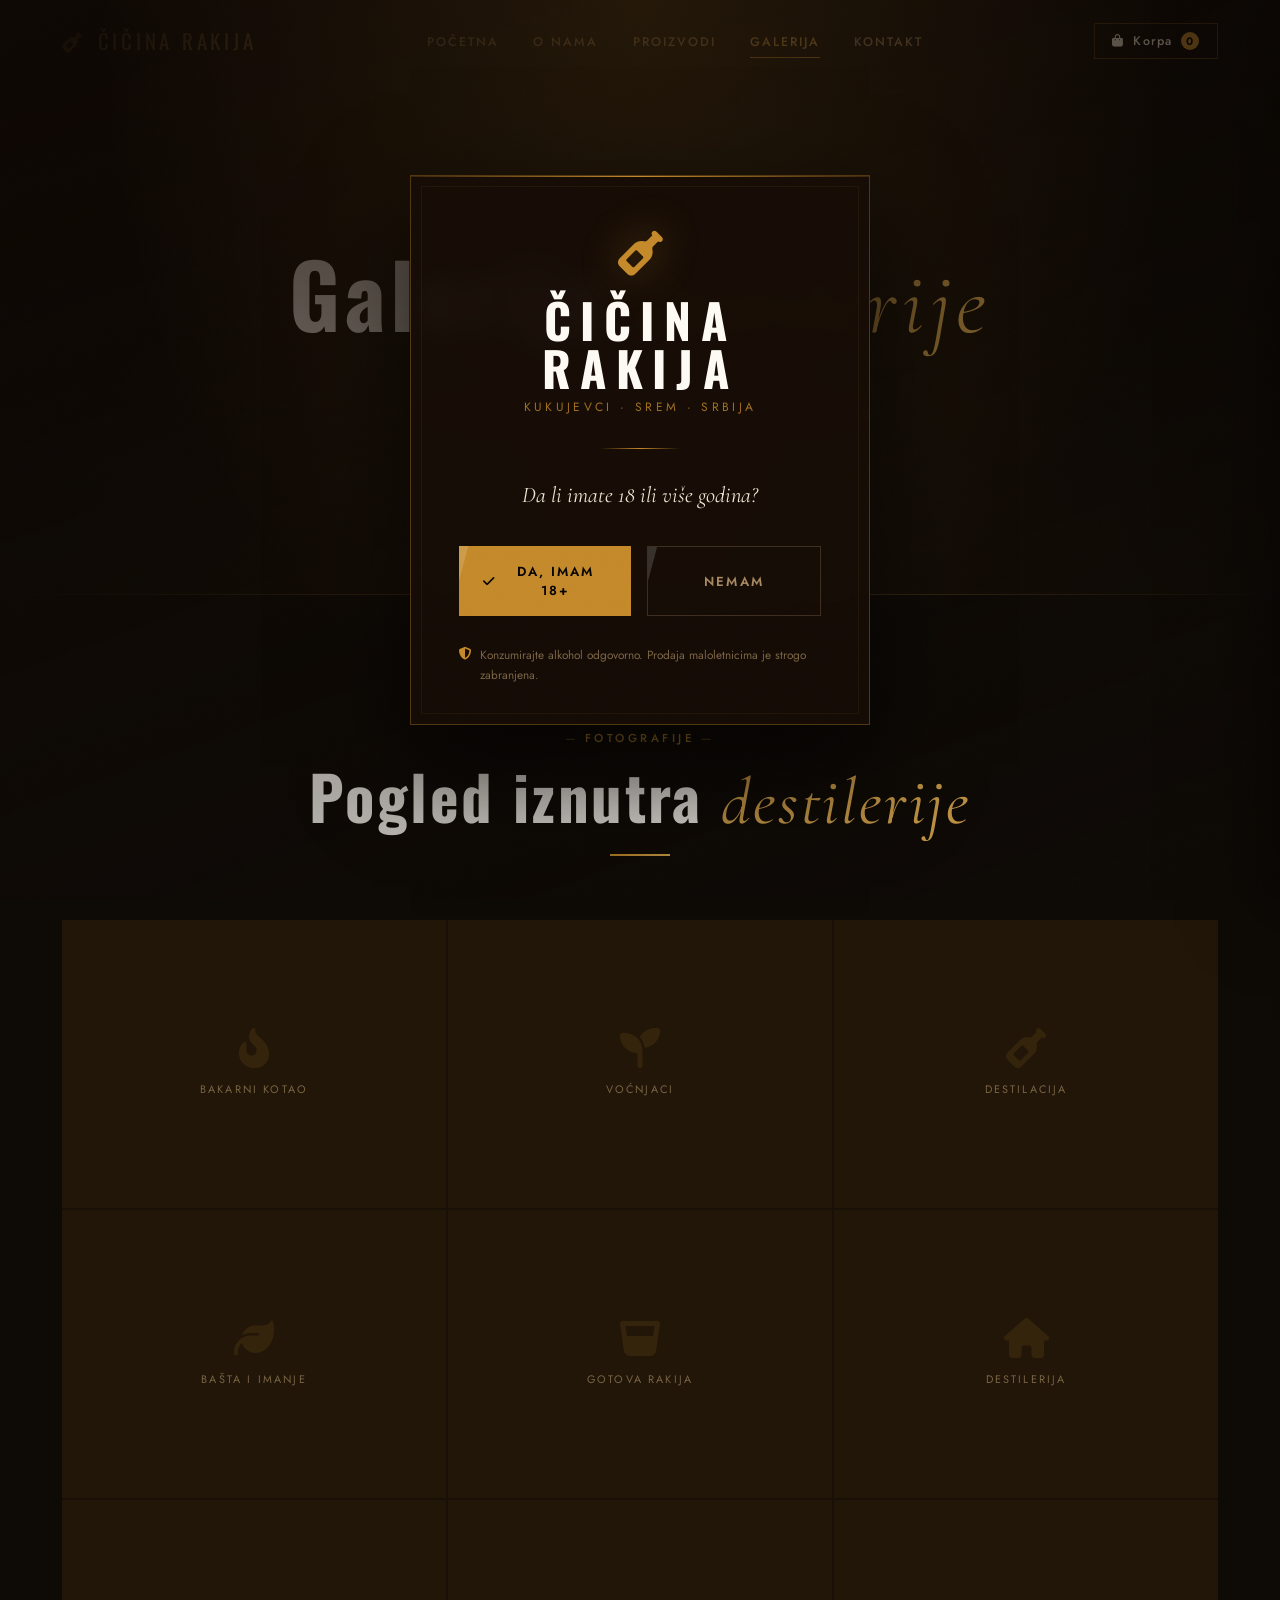
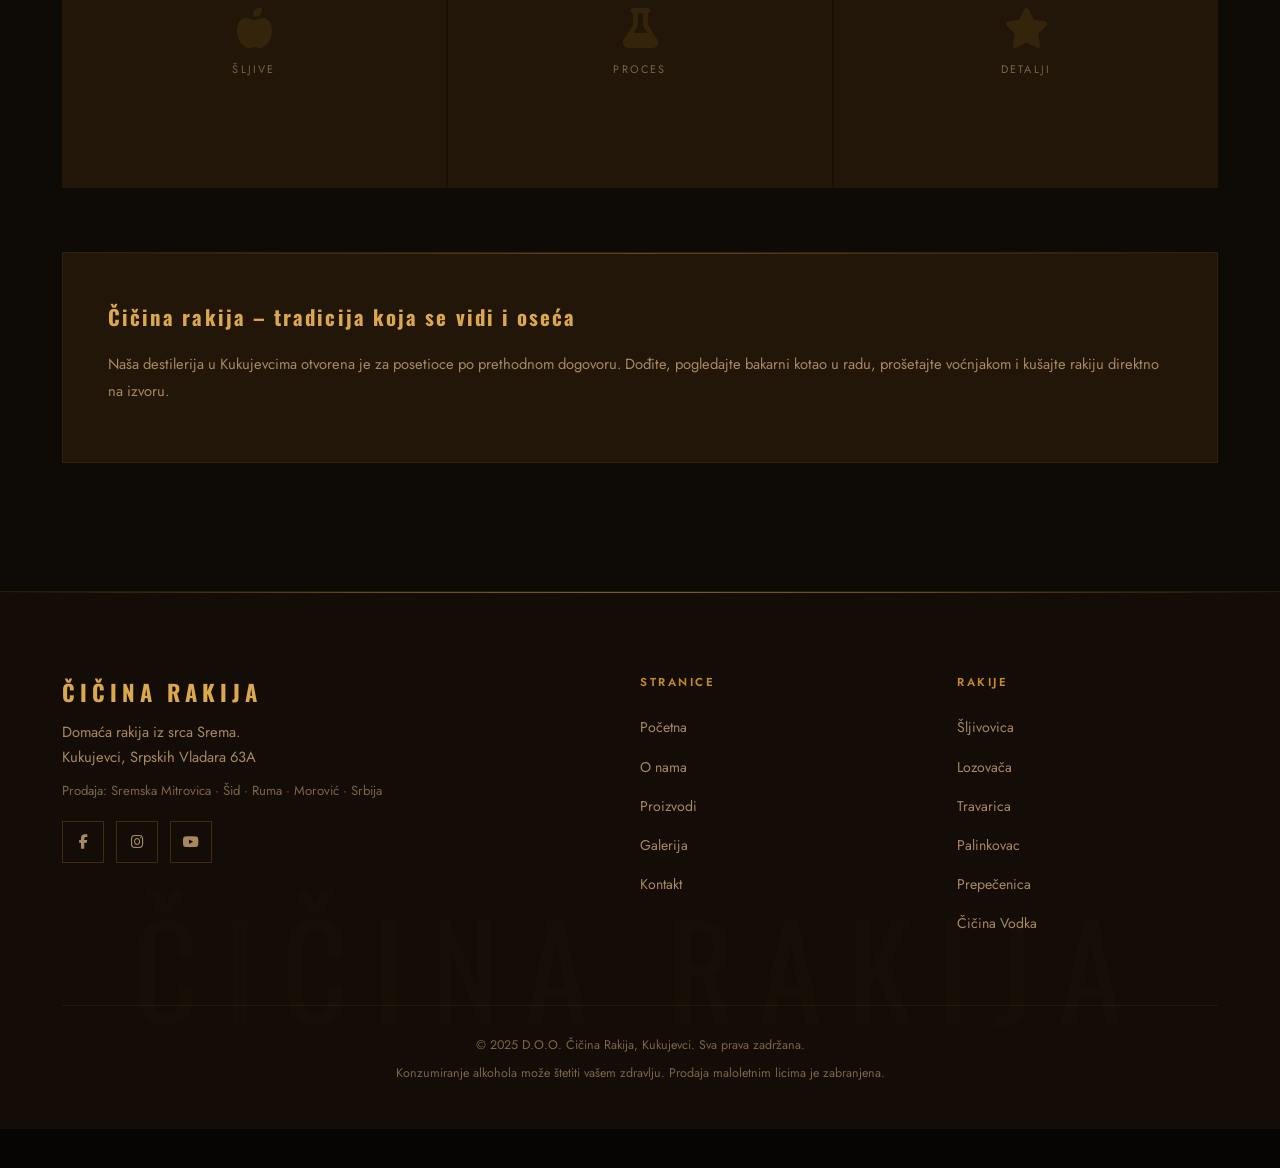
==== commit db05ed8f: "Add files via upload" ====
--- a/galerija.html
+++ b/galerija.html
@@ -1,191 +1,336 @@
 <!DOCTYPE html>
 <html lang="sr">
 <head>
-<meta charset="UTF-8"><meta name="viewport" content="width=device-width, initial-scale=1.0">
-<title>Galerija – Čičina Rakija | Destilerija Kukujevci, Srem</title>
-<meta name="description" content="Pogledajte fotografije naše destilerije u Kukujevcima. Bakarni kotao, voćnjaci, rakija iz srca Srema. Galerija Čičina rakija.">
-<meta name="robots" content="index, follow">
-<link rel="canonical" href="https://www.cicinarakija.rs/galerija.html">
-<meta property="og:title" content="Galerija – Čičina Rakija | Destilerija Kukujevci, Srem">
-<meta property="og:description" content="Pogledajte fotografije naše destilerije u Kukujevcima. Bakarni kotao, voćnjaci, rakija iz srca Srema. Galerija Čičina rakija.">
-<link rel="preconnect" href="https://fonts.googleapis.com">
-<link rel="preconnect" href="https://fonts.gstatic.com" crossorigin>
-<link href="https://fonts.googleapis.com/css2?family=Cormorant+Garamond:ital,wght@0,300;0,400;0,600;1,300;1,400;1,600&family=Oswald:wght@300;400;500;600;700&family=Jost:wght@300;400;500;600&display=swap" rel="stylesheet">
-<link rel="stylesheet" href="https://cdnjs.cloudflare.com/ajax/libs/font-awesome/6.4.0/css/all.min.css">
-<link rel="stylesheet" href="style.css">
+  <meta charset="UTF-8">
+  <meta name="viewport" content="width=device-width, initial-scale=1.0">
+  <title>Galerija – Čičina Rakija | Destilerija Kukujevci, Srem</title>
+  <meta name="description" content="Fotografije destilerije Čičina rakija. Bakarni kotao, voćnjaci, Kukujevci, Srem.">
+  <meta name="robots" content="index, follow">
+  <link rel="canonical" href="https://www.cicinarakija.rs/galerija.html">
+  <meta property="og:title" content="Galerija – Čičina Rakija | Destilerija Kukujevci, Srem">
+  <meta property="og:description" content="Fotografije destilerije Čičina rakija. Bakarni kotao, voćnjaci, Kukujevci, Srem.">
+  <meta property="og:locale" content="sr_RS">
+  <link rel="preconnect" href="https://fonts.googleapis.com">
+  <link rel="preconnect" href="https://fonts.gstatic.com" crossorigin>
+  <link href="https://fonts.googleapis.com/css2?family=Cormorant+Garamond:ital,wght@0,300;0,400;0,600;1,300;1,400;1,600&family=Oswald:wght@300;400;500;600;700&family=Jost:wght@300;400;500;600&display=swap" rel="stylesheet">
+  <link rel="stylesheet" href="https://cdnjs.cloudflare.com/ajax/libs/font-awesome/6.4.0/css/all.min.css">
+  <link rel="stylesheet" href="style.css">
+  <script src="https://cdn.jsdelivr.net/npm/@emailjs/browser@4/dist/email.min.js"></script>
+  <script>
+    document.addEventListener('DOMContentLoaded', function() {
+      if (window.emailjs) emailjs.init({ publicKey: 'YOUR_PUBLIC_KEY' });
+    });
+  </script>
 </head>
 <body>
-<div class="age-gate" id="ageGate"><div class="age-box">
-    <i class="fas fa-wine-bottle age-icon"></i>
-    <h2 class="age-title">ČIČINA RAKIJA</h2>
-    <p class="age-location">Kukujevci · Srem · Srbija</p>
+<div class="age-gate" id="ageGate">
+  <div class="age-box">
+    <i class="fas fa-wine-bottle age-brand-icon"></i>
+    <h1 class="age-title">ČIČINA RAKIJA</h1>
+    <p class="age-location">Kukujevci &middot; Srem &middot; Srbija</p>
     <div class="age-divider"></div>
     <p class="age-question">Da li imate 18 ili više godina?</p>
-    <div class="age-btns"><button class="age-btn age-yes" id="ageYes">Da, imam</button><button class="age-btn age-no" id="ageNo">Ne</button></div>
-    <p class="age-disclaimer">Molimo konzumirajte alkohol odgovorno.<br>Prodaja maloletnicima je strogo zabranjena.</p>
-</div></div>
+    <div class="age-btns">
+      <button class="age-btn age-yes" id="ageYes" type="button"><i class="fas fa-check"></i> Da, imam 18+</button>
+      <button class="age-btn age-no" id="ageNo" type="button">Nemam</button>
+    </div>
+    <p class="age-disclaimer"><i class="fas fa-shield-alt"></i> Konzumirajte alkohol odgovorno. Prodaja maloletnicima je strogo zabranjena.</p>
+  </div>
+</div>
+
 <nav class="navbar scrolled" id="navbar">
-    <div class="nav-container">
-        <a href="index.html" class="nav-brand">
-            <span class="brand-icon"><i class="fas fa-wine-bottle"></i></span>
-            <span>ČIČINA RAKIJA</span>
-        </a>
-        <ul class="nav-links" id="navLinks">
-            <li><a href="index.html" class="nav-link">Početna</a></li>
-            <li><a href="o-nama.html" class="nav-link">O nama</a></li>
-            <li><a href="proizvodi.html" class="nav-link">Proizvodi</a></li>
-            <li><a href="galerija.html" class="nav-link active">Galerija</a></li>
-            <li><a href="kontakt.html" class="nav-link">Kontakt</a></li>
+  <div class="nav-container">
+    <a href="index.html" class="nav-brand">
+      <span class="brand-icon"><i class="fas fa-wine-bottle"></i></span>
+      <span>ČIČINA RAKIJA</span>
+    </a>
+    <ul class="nav-links" id="navLinks">
+      <li><a href="index.html" class="nav-link">Početna</a></li>
+      <li><a href="o-nama.html" class="nav-link">O nama</a></li>
+      <li><a href="proizvodi.html" class="nav-link">Proizvodi</a></li>
+      <li><a href="galerija.html" class="nav-link active">Galerija</a></li>
+      <li><a href="kontakt.html" class="nav-link">Kontakt</a></li>
+    </ul>
+    <div class="nav-actions">
+      <button class="cart-btn" id="cartToggle" type="button" aria-label="Korpa">
+        <i class="fas fa-shopping-bag"></i>
+        <span class="cart-label">Korpa</span>
+        <span class="cart-count" id="cartCount">0</span>
+      </button>
+      <button class="hamburger" id="hamburger" type="button" aria-label="Meni">
+        <span></span><span></span><span></span>
+      </button>
+    </div>
+  </div>
+  <div class="nav-progress" id="navProgress"></div>
+</nav>
+
+<section class="inner-hero" style="background-image:linear-gradient(rgba(7,5,3,0.78),rgba(14,10,6,0.9)),url('https://images.unsplash.com/photo-1516594798947-e65505dbb29d?w=1400&q=75&auto=format&fit=crop');background-size:cover;background-position:center">
+  <div class="container" style="position:relative;z-index:1">
+    <span class="sec-label reveal-hero" data-delay="0">Vizuelna priča</span>
+    <h1 class="reveal-hero" data-delay="150">Galerija <em>destilerije</em></h1>
+    <p class="reveal-hero" data-delay="250">Zavirite u svet Čičine rakije – voćnjaci, bakarni kotao i srce sremske tradicije</p>
+    <div class="breadcrumb reveal-hero" data-delay="350">
+      <a href="index.html">Početna</a>
+      <i class="fas fa-chevron-right"></i>
+      <span>Galerija</span>
+    </div>
+  </div>
+</section>
+
+<section class="gallery-page">
+  <div class="container">
+    <div class="sec-header reveal">
+      <span class="sec-label">Fotografije</span>
+      <h2 class="sec-title">Pogled iznutra <em>destilerije</em></h2>
+      <div class="sec-rule"></div>
+    </div>
+    <div class="gallery-full reveal">
+      <div class="gallery-placeholder"><i class="fas fa-fire-alt"></i><span>Bakarni kotao</span></div>
+      <div class="gallery-placeholder"><i class="fas fa-seedling"></i><span>Voćnjaci</span></div>
+      <div class="gallery-placeholder"><i class="fas fa-wine-bottle"></i><span>Destilacija</span></div>
+      <div class="gallery-placeholder"><i class="fas fa-leaf"></i><span>Bašta i imanje</span></div>
+      <div class="gallery-placeholder"><i class="fas fa-glass-whiskey"></i><span>Gotova rakija</span></div>
+      <div class="gallery-placeholder"><i class="fas fa-home"></i><span>Destilerija</span></div>
+      <div class="gallery-placeholder"><i class="fas fa-apple-alt"></i><span>Šljive</span></div>
+      <div class="gallery-placeholder"><i class="fas fa-flask"></i><span>Proces</span></div>
+      <div class="gallery-placeholder"><i class="fas fa-star"></i><span>Detalji</span></div>
+    </div>
+    <div class="seo-block reveal" style="margin-top:4rem">
+      <h2>Čičina rakija – tradicija koja se vidi i oseća</h2>
+      <p>Naša destilerija u Kukujevcima otvorena je za posetioce po prethodnom dogovoru. Dođite, pogledajte bakarni kotao u radu, prošetajte voćnjakom i kušajte rakiju direktno na izvoru.</p>
+    </div>
+  </div>
+</section>
+
+<footer class="footer">
+  <div class="footer-watermark">ČIČINA RAKIJA</div>
+  <div class="container">
+    <div class="footer-grid">
+      <div class="footer-brand">
+        <h3>ČIČINA RAKIJA</h3>
+        <p>Domaća rakija iz srca Srema.<br>Kukujevci, Srpskih Vladara 63A</p>
+        <p style="margin-top:0.6rem;font-size:0.82rem;color:var(--muted)">Prodaja: Sremska Mitrovica &middot; Šid &middot; Ruma &middot; Morović &middot; Srbija</p>
+        <div class="socials" style="margin-top:1.2rem">
+          <a href="#" class="soc-link" aria-label="Facebook"><i class="fab fa-facebook-f"></i></a>
+          <a href="#" class="soc-link" aria-label="Instagram"><i class="fab fa-instagram"></i></a>
+          <a href="#" class="soc-link" aria-label="YouTube"><i class="fab fa-youtube"></i></a>
+        </div>
+      </div>
+      <div class="footer-nav">
+        <h4>Stranice</h4>
+        <ul>
+          <li><a href="index.html">Početna</a></li>
+          <li><a href="o-nama.html">O nama</a></li>
+          <li><a href="proizvodi.html">Proizvodi</a></li>
+          <li><a href="galerija.html">Galerija</a></li>
+          <li><a href="kontakt.html">Kontakt</a></li>
         </ul>
-        <div class="nav-actions">
-            <button class="cart-btn" id="cartToggle" aria-label="Korpa">
-                <i class="fas fa-shopping-bag"></i>
-                <span class="cart-label">Korpa</span>
-                <span class="cart-count" id="cartCount">0</span>
-            </button>
-            <button class="hamburger" id="hamburger" aria-label="Meni">
-                <span></span><span></span><span></span>
-            </button>
-        </div>
-    </div>
-    <div class="nav-progress" id="navProgress"></div>
-</nav>
-
-<section class="inner-hero">
-    <div class="container">
-        <span class="sec-label reveal-hero" data-delay="0">Vizuelna priča</span>
-        <h1 class="reveal-hero" data-delay="150">Galerija <em>destilerije</em></h1>
-        <p class="reveal-hero" data-delay="250">Zavirite u svet Čičine rakije – voćnjaci, bakarni kotao i srce sremske tradicije</p>
-        <div class="breadcrumb reveal-hero" data-delay="350">
-            <a href="index.html">Početna</a>
-            <i class="fas fa-chevron-right"></i>
-            <span>Galerija</span>
-        </div>
-    </div>
-</section>
-
-<section class="gallery-page">
-    <div class="container">
-        <div class="sec-header reveal">
-            <span class="sec-label">Fotografije</span>
-            <h2 class="sec-title">Pogled iznutra <em>destilerije</em></h2>
-            <div class="sec-rule"></div>
-            <p class="sec-sub">Svaka fotografija priča priču o tradiciji, strasti i rakiji koja se radi s dušom</p>
-        </div>
-
-        <div class="gallery-full reveal">
-            <!-- Kad dodate slike, koristite: <div class="gallery-item"><img src="foto.jpg" alt="..."><div class="gallery-cap"><span>Opis</span></div></div> -->
-            <div class="gallery-placeholder"><i class="fas fa-fire-alt"></i><span>Bakarni kotao</span></div>
-            <div class="gallery-placeholder"><i class="fas fa-seedling"></i><span>Voćnjaci</span></div>
-            <div class="gallery-placeholder"><i class="fas fa-wine-bottle"></i><span>Destilacija</span></div>
-            <div class="gallery-placeholder"><i class="fas fa-leaf"></i><span>Bašta i imanje</span></div>
-            <div class="gallery-placeholder"><i class="fas fa-glass-whiskey"></i><span>Gotova rakija</span></div>
-            <div class="gallery-placeholder"><i class="fas fa-home"></i><span>Destilerija</span></div>
-            <div class="gallery-placeholder"><i class="fas fa-apple-alt"></i><span>Šljive</span></div>
-            <div class="gallery-placeholder"><i class="fas fa-flask"></i><span>Proces</span></div>
-            <div class="gallery-placeholder"><i class="fas fa-star"></i><span>Detalji</span></div>
-        </div>
-
-        <div class="seo-block reveal" style="margin-top:4rem">
-            <h2>Čičina rakija – tradicija koja se vidi i oseća</h2>
-            <p>Naša destilerija u Kukujevcima otvorena je za posetioce po prethodnom dogovoru. Dođite, pogledajte bakarni kotao u radu, prošetajte voćnjakom i kušajte rakiju direktno na izvoru.</p>
-            <p>Za posetu i kušanje: <a href="kontakt.html" style="color:var(--gold-lt)">kontaktirajte nas</a> ili nas pozovite na <a href="tel:+381XXXXXXXXX" style="color:var(--gold-lt)">+381 XX XXX XXXX</a>.</p>
-        </div>
-    </div>
-</section>
-
-<footer class="footer">
-    <div class="footer-watermark">ČIČINA RAKIJA</div>
-    <div class="container">
-        <div class="footer-grid">
-            <div class="footer-brand"><h3>ČIČINA RAKIJA</h3><p>Domaća rakija iz srca Srema.<br>Kukujevci, Srpskih Vladara 63A</p>
-                <p style="margin-top:0.6rem;font-size:0.82rem;color:var(--muted)">Prodaja rakije: Sremska Mitrovica · Šid · Ruma · Morović · Bingula · Srbija</p>
-                <div class="socials" style="margin-top:1.2rem">
-                    <a href="#" class="soc-link" aria-label="Facebook"><i class="fab fa-facebook-f"></i></a>
-                    <a href="#" class="soc-link" aria-label="Instagram"><i class="fab fa-instagram"></i></a>
-                    <a href="#" class="soc-link" aria-label="YouTube"><i class="fab fa-youtube"></i></a>
-                </div>
-            </div>
-            <div class="footer-nav"><h4>Stranice</h4><ul>
-                <li><a href="index.html">Početna</a></li><li><a href="o-nama.html">O nama</a></li>
-                <li><a href="proizvodi.html">Proizvodi</a></li><li><a href="galerija.html">Galerija</a></li>
-                <li><a href="kontakt.html">Kontakt</a></li>
-            </ul></div>
-            <div class="footer-products"><h4>Rakije</h4><ul>
-                <li><a href="proizvodi.html">Šljivovica</a></li><li><a href="proizvodi.html">Lozovača</a></li>
-                <li><a href="proizvodi.html">Travarica</a></li><li><a href="proizvodi.html">Palinkovac</a></li>
-                <li><a href="proizvodi.html">Prepečenica</a></li><li><a href="proizvodi.html">Čičina Vodka</a></li>
-            </ul></div>
-        </div>
-        <div class="footer-bottom">
-            <p>&copy; 2025 D.O.O. Čičina Rakija, Kukujevci. Sva prava zadržana.</p>
-            <p>Konzumiranje alkohola može štetiti vašem zdravlju. Prodaja maloletnim licima je zabranjena.</p>
-        </div>
-    </div>
+      </div>
+      <div class="footer-products">
+        <h4>Rakije</h4>
+        <ul>
+          <li><a href="proizvodi.html">Šljivovica</a></li>
+          <li><a href="proizvodi.html">Lozovača</a></li>
+          <li><a href="proizvodi.html">Travarica</a></li>
+          <li><a href="proizvodi.html">Palinkovac</a></li>
+          <li><a href="proizvodi.html">Prepečenica</a></li>
+          <li><a href="proizvodi.html">Čičina Vodka</a></li>
+        </ul>
+      </div>
+    </div>
+    <div class="footer-bottom">
+      <p>&copy; 2025 D.O.O. Čičina Rakija, Kukujevci. Sva prava zadržana.</p>
+      <p>Konzumiranje alkohola može štetiti vašem zdravlju. Prodaja maloletnim licima je zabranjena.</p>
+    </div>
+  </div>
 </footer>
+
 <div class="overlay" id="cartOverlay"></div>
 <aside class="cart-sidebar" id="cartSidebar">
-    <div class="cart-head"><h3>VAŠA KORPA</h3><button class="icon-btn" id="cartClose"><i class="fas fa-times"></i></button></div>
-    <div class="cart-items" id="cartItemsEl"></div>
-    <div class="cart-foot">
-        <div class="cart-total-row"><span>Ukupno</span><strong id="cartTotalEl">0 RSD</strong></div>
-        <p class="cart-note"><i class="fas fa-info-circle"></i> Dostava se obračunava pri porudžbini</p>
-        <button class="btn-checkout" id="goCheckout" disabled><span>Nastavi na porudžbinu</span> <i class="fas fa-arrow-right"></i></button>
-    </div>
+  <div class="cart-head">
+    <h3>VAŠA KORPA</h3>
+    <button class="icon-btn" id="cartClose" type="button" aria-label="Zatvori"><i class="fas fa-times"></i></button>
+  </div>
+  <div class="cart-items" id="cartItemsEl"></div>
+  <div class="cart-foot">
+    <div class="cart-total-row"><span>Ukupno</span><strong id="cartTotalEl">0 RSD</strong></div>
+    <p class="cart-note"><i class="fas fa-info-circle"></i> Dostava se obračunava pri porudžbini</p>
+    <button class="btn-checkout" id="goCheckout" type="button" disabled>
+      <span>Nastavi na porudžbinu</span> <i class="fas fa-arrow-right"></i>
+    </button>
+  </div>
 </aside>
+
 <div class="overlay" id="checkoutOverlay"></div>
-<div class="checkout-modal" id="checkoutModal">
-    <div class="checkout-box">
-        <div class="checkout-head"><h2>PORUDŽBINA</h2><button class="icon-btn" id="checkoutClose"><i class="fas fa-times"></i></button></div>
-        <div class="checkout-body">
-            <div class="steps" id="stepsEl">
-                <div class="step active" data-step="1"><div class="step-dot">1</div><div class="step-label">Dostava</div></div>
-                <div class="step-connector"></div><div class="step" data-step="2"><div class="step-dot">2</div><div class="step-label">Adresa</div></div>
-                <div class="step-connector"></div><div class="step" data-step="3"><div class="step-dot">3</div><div class="step-label">Plaćanje</div></div>
-                <div class="step-connector"></div><div class="step" data-step="4"><div class="step-dot">4</div><div class="step-label">Pregled</div></div>
+<div class="checkout-modal" id="checkoutModal" role="dialog" aria-modal="true">
+  <div class="checkout-box">
+    <div class="checkout-head">
+      <h2>PORUDŽBINA</h2>
+      <button class="icon-btn" id="checkoutClose" type="button" aria-label="Zatvori"><i class="fas fa-times"></i></button>
+    </div>
+    <div class="checkout-body">
+      <div class="steps" id="stepsEl">
+        <div class="step active" data-step="1"><div class="step-dot">1</div><div class="step-label">Dostava</div></div>
+        <div class="step-connector"></div>
+        <div class="step" data-step="2"><div class="step-dot">2</div><div class="step-label">Adresa</div></div>
+        <div class="step-connector"></div>
+        <div class="step" data-step="3"><div class="step-dot">3</div><div class="step-label">Plaćanje</div></div>
+        <div class="step-connector"></div>
+        <div class="step" data-step="4"><div class="step-dot">4</div><div class="step-label">Pregled</div></div>
+      </div>
+
+      <div class="form-step active" id="step1">
+        <p class="step-title">Izaberite način dostave</p>
+        <div class="delivery-opts">
+          <label class="del-opt">
+            <input type="radio" name="delivery" value="courier" checked>
+            <div class="del-card"><i class="fas fa-truck"></i><div><strong>Kurirska služba</strong><span>2&ndash;4 radna dana &middot; 490 RSD</span></div><div class="del-check"><i class="fas fa-check"></i></div></div>
+          </label>
+          <label class="del-opt">
+            <input type="radio" name="delivery" value="pickup">
+            <div class="del-card"><i class="fas fa-store"></i><div><strong>Lično preuzimanje</strong><span>Kukujevci &middot; Besplatno</span></div><div class="del-check"><i class="fas fa-check"></i></div></div>
+          </label>
+        </div>
+        <div class="form-nav">
+          <div></div>
+          <button class="btn-next" id="step1Next" type="button"><span>Sledeći</span> <i class="fas fa-arrow-right"></i></button>
+        </div>
+      </div>
+
+      <div class="form-step" id="step2">
+        <p class="step-title">Kontakt podaci</p>
+        <div class="form-row two">
+          <div class="form-group">
+            <label for="firstName">Ime <span class="req">*</span></label>
+            <input type="text" id="firstName" autocomplete="given-name" placeholder="Vaše ime">
+            <span class="field-err" id="err-firstName">Obavezno polje</span>
+          </div>
+          <div class="form-group">
+            <label for="lastName">Prezime <span class="req">*</span></label>
+            <input type="text" id="lastName" autocomplete="family-name" placeholder="Prezime">
+            <span class="field-err" id="err-lastName">Obavezno polje</span>
+          </div>
+        </div>
+        <div class="form-row two">
+          <div class="form-group">
+            <label for="phone">Telefon <span class="req">*</span></label>
+            <input type="tel" id="phone" autocomplete="tel" placeholder="+381 60 000 0000">
+            <span class="field-err" id="err-phone">Obavezno polje</span>
+          </div>
+          <div class="form-group">
+            <label for="email">E-mail <span class="req">*</span></label>
+            <input type="email" id="email" autocomplete="email" placeholder="vas@email.rs">
+            <span class="field-err" id="err-email">Obavezno polje</span>
+          </div>
+        </div>
+        <div id="addressSection">
+          <p class="step-title" style="margin-top:1.5rem">Adresa dostave</p>
+          <div class="form-row one">
+            <div class="form-group">
+              <label for="street">Ulica i broj <span class="req">*</span></label>
+              <input type="text" id="street" autocomplete="street-address" placeholder="Kralja Petra 15">
+              <span class="field-err" id="err-street">Obavezno polje</span>
             </div>
-            <div class="form-step active" id="step1"><p class="step-title">Način dostave</p><div class="delivery-opts">
-                <label class="del-opt"><input type="radio" name="delivery" value="courier" checked><div class="del-card"><i class="fas fa-truck"></i><div><strong>Kurirska služba</strong><span>2–4 radna dana · 490 RSD</span></div><div class="del-check"><i class="fas fa-check"></i></div></div></label>
-                <label class="del-opt"><input type="radio" name="delivery" value="pickup"><div class="del-card"><i class="fas fa-store"></i><div><strong>Lično preuzimanje</strong><span>Kukujevci · Besplatno</span></div><div class="del-check"><i class="fas fa-check"></i></div></div></label>
-            </div><div class="form-nav"><div></div><button class="btn-next" id="step1Next"><span>Sledeći</span> <i class="fas fa-arrow-right"></i></button></div></div>
-            <div class="form-step" id="step2"><p class="step-title">Kontakt podaci</p>
-                <div class="form-row two"><div class="form-group"><label>Ime <span class="req">*</span></label><input type="text" id="firstName" autocomplete="given-name" placeholder="Vaše ime"><span class="field-err" id="err-firstName">Obavezno</span></div><div class="form-group"><label>Prezime <span class="req">*</span></label><input type="text" id="lastName" autocomplete="family-name" placeholder="Prezime"><span class="field-err" id="err-lastName">Obavezno</span></div></div>
-                <div class="form-row two"><div class="form="form-group"><label>Telefon <span class="req">*</span></label><input type="tel" id="phone" autocomplete="tel" placeholder="+381 60 000 0000"><span class="field-err" id="err-phone">Obavezno</span></div><div class="form-group"><label>E-mail <span class="req">*</span></label><input type="email" id="email" autocomplete="email" placeholder="vas@email.rs"><span class="field-err" id="err-email">Obavezno</span></div></div>
-                <div id="addressSection"><p class="step-title" style="margin-top:1.5rem">Adresa dostave</p>
-                    <div class="form-row one"><div class="form-group"><label>Ulica i broj <span class="req">*</span></label><input type="text" id="street" autocomplete="street-address" placeholder="Kralja Petra 15"><span class="field-err" id="err-street">Obavezno</span></div></div>
-                    <div class="form-row two"><div class="form-group"><label>Grad <span class="req">*</span></label><input type="text" id="city" autocomplete="address-level2" placeholder="Sremska Mitrovica"><span class="field-err" id="err-city">Obavezno</span></div><div class="form-group"><label>Poštanski broj <span class="req">*</span></label><input type="text" id="postal" autocomplete="postal-code" placeholder="22000"><span class="field-err" id="err-postal">Obavezno</span></div></div>
-                    <div class="form-row one"><div class="form-group"><label>Napomena</label><textarea id="note" rows="3" placeholder="Posebne instrukcije..."></textarea></div></div>
-                </div>
-                <div class="form-nav"><button class="btn-prev" id="step2Prev"><i class="fas fa-arrow-left"></i> <span>Nazad</span></button><button class="btn-next" id="step2Next"><span>Sledeći</span> <i class="fas fa-arrow-right"></i></button></div>
+          </div>
+          <div class="form-row two">
+            <div class="form-group">
+              <label for="city">Grad <span class="req">*</span></label>
+              <input type="text" id="city" autocomplete="address-level2" placeholder="Sremska Mitrovica">
+              <span class="field-err" id="err-city">Obavezno polje</span>
             </div>
-            <div class="form-step" id="step3"><p class="step-title">Način plaćanja</p><div class="pay-opts">
-                <label class="pay-opt"><input type="radio" name="payment" value="cod" checked><div class="pay-card"><i class="fas fa-money-bill-wave"></i><div><strong>Plaćanje pouzećem</strong><span>Keš pri isporuci</span></div><div class="del-check"><i class="fas fa-check"></i></div></div></label>
-                <label class="pay-opt"><input type="radio" name="payment" value="transfer"><div class="pay-card"><i class="fas fa-university"></i><div><strong>Bankovna uplata</strong><span>Pre isporuke</span></div><div class="del-check"><i class="fas fa-check"></i></div></div></label>
-                <label class="pay-opt"><input type="radio" name="payment" value="card"><div class="pay-card"><i class="fas fa-credit-card"></i><div><strong>Kartica</strong><span>Na licu mesta</span></div><div class="del-check"><i class="fas fa-check"></i></div></div></label>
-            </div><div class="form-nav"><button class="btn-prev" id="step3Prev"><i class="fas fa-arrow-left"></i> <span>Nazad</span></button><button class="btn-next" id="step3Next"><span>Sledeći</span> <i class="fas fa-arrow-right"></i></button></div></div>
-            <div class="form-step" id="step4"><p class="step-title">Pregled porudžbine</p>
-                <div class="order-summary"><div class="os-head">Stavke</div><div id="summaryItems"></div><div class="os-divider"></div><div class="os-row"><span>Dostava</span><span id="summaryDelivery">—</span></div><div class="os-divider"></div><div class="os-total"><span>Ukupno</span><strong id="summaryTotal">—</strong></div></div>
-                <div class="order-summary" style="margin-top:1rem"><div class="os-head">Detalji</div><div class="os-row"><span>Ime</span><span id="revName">—</span></div><div class="os-row"><span>Telefon</span><span id="revPhone">—</span></div><div class="os-row"><span>Adresa</span><span id="revAddr">—</span></div><div class="os-row"><span>Dostava</span><span id="revDel">—</span></div><div class="os-row"><span>Plaćanje</span><span id="revPay">—</span></div></div>
-                <div class="form-nav"><button class="btn-prev" id="step4Prev"><i class="fas fa-arrow-left"></i> <span>Nazad</span></button><button class="btn-submit" id="submitOrder"><i class="fas fa-check"></i> <span>Potvrdi porudžbinu</span></button></div>
+            <div class="form-group">
+              <label for="postal">Poštanski broj <span class="req">*</span></label>
+              <input type="text" id="postal" autocomplete="postal-code" placeholder="22000">
+              <span class="field-err" id="err-postal">Obavezno polje</span>
             </div>
-            <div class="order-confirm" id="orderConfirm">
-                <div class="confirm-anim"><svg class="checkmark" viewBox="0 0 52 52"><circle class="checkmark-circle" cx="26" cy="26" r="25" fill="none"/><path class="checkmark-check" fill="none" d="M14.1 27.2l7.1 7.2 16.7-16.8"/></svg></div>
-                <h3>HVALA!</h3><p class="order-num" id="confirmNum">Broj porudžbine: #CR-000000</p>
-                <p>Vaša porudžbina je primljena. Kontaktiraćemo vas uskoro radi potvrde i dogovora oko dostave.</p>
-                <button class="btn-next" id="confirmClose">Zatvori</button>
+          </div>
+          <div class="form-row one">
+            <div class="form-group">
+              <label for="note">Napomena</label>
+              <textarea id="note" rows="3" placeholder="Posebne instrukcije za dostavu..."></textarea>
             </div>
-        </div>
-    </div>
+          </div>
+        </div>
+        <div class="form-nav">
+          <button class="btn-prev" id="step2Prev" type="button"><i class="fas fa-arrow-left"></i> <span>Nazad</span></button>
+          <button class="btn-next" id="step2Next" type="button"><span>Sledeći</span> <i class="fas fa-arrow-right"></i></button>
+        </div>
+      </div>
+
+      <div class="form-step" id="step3">
+        <p class="step-title">Način plaćanja</p>
+        <div class="pay-opts">
+          <label class="pay-opt">
+            <input type="radio" name="payment" value="cod" checked>
+            <div class="pay-card"><i class="fas fa-money-bill-wave"></i><div><strong>Plaćanje pouzećem</strong><span>Keš pri isporuci</span></div><div class="del-check"><i class="fas fa-check"></i></div></div>
+          </label>
+          <label class="pay-opt">
+            <input type="radio" name="payment" value="transfer">
+            <div class="pay-card"><i class="fas fa-university"></i><div><strong>Bankovna uplata</strong><span>Pre isporuke</span></div><div class="del-check"><i class="fas fa-check"></i></div></div>
+          </label>
+          <label class="pay-opt">
+            <input type="radio" name="payment" value="card">
+            <div class="pay-card"><i class="fas fa-credit-card"></i><div><strong>Kartica</strong><span>Na licu mesta pri preuzimanju</span></div><div class="del-check"><i class="fas fa-check"></i></div></div>
+          </label>
+        </div>
+        <div class="form-nav">
+          <button class="btn-prev" id="step3Prev" type="button"><i class="fas fa-arrow-left"></i> <span>Nazad</span></button>
+          <button class="btn-next" id="step3Next" type="button"><span>Sledeći</span> <i class="fas fa-arrow-right"></i></button>
+        </div>
+      </div>
+
+      <div class="form-step" id="step4">
+        <p class="step-title">Pregled porudžbine</p>
+        <div class="order-summary">
+          <div class="os-head">Stavke</div>
+          <div id="summaryItems"></div>
+          <div class="os-divider"></div>
+          <div class="os-row"><span>Dostava</span><span id="summaryDelivery">&mdash;</span></div>
+          <div class="os-divider"></div>
+          <div class="os-total"><span>Ukupno za plaćanje</span><strong id="summaryTotal">&mdash;</strong></div>
+        </div>
+        <div class="order-summary" style="margin-top:1rem">
+          <div class="os-head">Detalji dostave</div>
+          <div class="os-row"><span>Ime i prezime</span><span id="revName">&mdash;</span></div>
+          <div class="os-row"><span>Telefon</span><span id="revPhone">&mdash;</span></div>
+          <div class="os-row"><span>Adresa</span><span id="revAddr">&mdash;</span></div>
+          <div class="os-row"><span>Dostava</span><span id="revDel">&mdash;</span></div>
+          <div class="os-row"><span>Plaćanje</span><span id="revPay">&mdash;</span></div>
+        </div>
+        <div class="form-nav">
+          <button class="btn-prev" id="step4Prev" type="button"><i class="fas fa-arrow-left"></i> <span>Nazad</span></button>
+          <button class="btn-submit" id="submitOrder" type="button"><i class="fas fa-check"></i> <span>Potvrdi porudžbinu</span></button>
+        </div>
+      </div>
+
+      <div class="order-confirm" id="orderConfirm">
+        <div class="confirm-anim">
+          <svg class="checkmark" viewBox="0 0 52 52">
+            <circle class="checkmark-circle" cx="26" cy="26" r="25" fill="none"/>
+            <path class="checkmark-check" fill="none" d="M14.1 27.2l7.1 7.2 16.7-16.8"/>
+          </svg>
+        </div>
+        <h3>HVALA!</h3>
+        <p class="order-num" id="confirmNum">Broj porudžbine: #CR-000000</p>
+        <p>Vaša porudžbina je primljena. Kontaktiraćemo vas uskoro radi potvrde i dogovora oko dostave.</p>
+        <button class="btn-next" id="confirmClose" type="button">Zatvori</button>
+      </div>
+    </div>
+  </div>
 </div>
-<div class="lightbox" id="lightbox">
-    <button class="icon-btn lightbox-close" id="lightboxClose"><i class="fas fa-times"></i></button>
-    <div class="lightbox-nav lightbox-prev" id="lightboxPrev"><i class="fas fa-chevron-left"></i></div>
-    <img class="lightbox-img" id="lightboxImg" src="" alt="">
-    <div class="lightbox-nav lightbox-next" id="lightboxNext"><i class="fas fa-chevron-right"></i></div>
-    <div class="lightbox-counter" id="lightboxCounter"></div>
+
+
+<div class="lightbox" id="lightbox" role="dialog" aria-modal="true">
+  <button class="icon-btn lightbox-close" id="lightboxClose" type="button" aria-label="Zatvori"><i class="fas fa-times"></i></button>
+  <div class="lightbox-nav lightbox-prev" id="lightboxPrev" role="button" tabindex="0" aria-label="Prethodna"><i class="fas fa-chevron-left"></i></div>
+  <img class="lightbox-img" id="lightboxImg" src="" alt="">
+  <div class="lightbox-nav lightbox-next" id="lightboxNext" role="button" tabindex="0" aria-label="Sledeća"><i class="fas fa-chevron-right"></i></div>
+  <div class="lightbox-counter" id="lightboxCounter"></div>
 </div>
-<div class="toast" id="toast"><i class="fas fa-check-circle"></i><span id="toastMsg"></span></div>
-<a href="https://wa.me/381XXXXXXXXX" class="whatsapp-float" target="_blank" rel="noopener" aria-label="WhatsApp"><i class="fab fa-whatsapp"></i></a>
-<script src="script.js"></script>
+<div class="toast" id="toast" role="alert"><i class="fas fa-check-circle"></i><span id="toastMsg"></span></div>
+
+  
+  <script src="script.js"></script>
 </body>
 </html>
--- a/style.css
+++ b/style.css
@@ -41,41 +41,105 @@
 
 
 /* 2. AGE GATE */
-.age-gate{
-  position:fixed;inset:0;background:var(--dark);z-index:9998;
-  display:flex;align-items:center;justify-content:center;padding:2rem;
-  opacity:1;transition:opacity 0.6s var(--ease);
-}
-.age-gate.fade-out{opacity:0;pointer-events:none}
-.age-gate.hidden{display:none}
-.age-box{
-  position:relative;overflow:hidden;background:var(--brown);
-  border:1px solid rgba(196,137,42,0.32);padding:3.5rem 2.8rem;
-  max-width:450px;width:100%;text-align:center;
-}
-.age-box::before{content:'';position:absolute;inset:0;background:radial-gradient(ellipse at 50% -10%,rgba(196,137,42,0.11) 0%,transparent 65%);pointer-events:none}
-.age-box::after{content:'';position:absolute;inset:8px;border:1px solid rgba(196,137,42,0.1);pointer-events:none}
-.age-icon{font-size:2.2rem;color:var(--gold);margin-bottom:1rem;display:block;animation:bottleSway 3s ease-in-out infinite}
-@keyframes bottleSway{0%,100%{transform:rotate(-4deg)}50%{transform:rotate(4deg)}}
-.age-title{font-family:var(--font-head);font-size:2.6rem;letter-spacing:0.18em;color:var(--gold-lt);line-height:1;margin-bottom:0.3rem}
-.age-location{font-family:var(--font-ui);font-size:0.78rem;letter-spacing:0.22em;text-transform:uppercase;color:var(--muted-lt);margin-bottom:1.8rem}
-.age-divider{width:60px;height:1px;background:linear-gradient(90deg,transparent,var(--gold),transparent);margin:0 auto 1.8rem}
-.age-question{font-style:italic;font-size:1.35rem;color:var(--cream);margin-bottom:2rem}
-.age-btns{display:flex;gap:1rem;justify-content:center;margin-bottom:1.5rem}
-.age-btn{
-  position:relative;overflow:hidden;padding:0.9rem 2.4rem;
-  font-family:var(--font-head);font-size:0.95rem;letter-spacing:0.12em;transition:all 0.3s var(--ease);
-}
-.age-btn::before{
-  content:'';position:absolute;inset:0;background:rgba(255,255,255,0.12);
-  transform:translateX(-100%) skewX(-15deg);transition:transform 0.5s var(--ease);
-}
-.age-btn:hover::before{transform:translateX(150%) skewX(-15deg)}
-.age-yes{background:var(--gold);color:var(--dark);border:1px solid var(--gold)}
-.age-yes:hover{background:var(--gold-lt);transform:translateY(-2px);box-shadow:var(--sh-gold)}
-.age-no{background:transparent;color:var(--muted-lt);border:1px solid rgba(138,112,80,0.4)}
-.age-no:hover{color:var(--cream);border-color:var(--muted-lt)}
-.age-disclaimer{font-size:0.76rem;color:var(--muted);line-height:1.6;font-family:var(--font-ui)}
+/* ── AGE GATE ── */
+.age-gate {
+  position: fixed; inset: 0; z-index: 9998;
+  display: flex; align-items: center; justify-content: center;
+  padding: 1.5rem;
+  background:
+    radial-gradient(ellipse at 50% 0%, rgba(196,137,42,0.12) 0%, transparent 60%),
+    linear-gradient(160deg, #0e0804 0%, #07050300 100%),
+    url('https://images.unsplash.com/photo-1506377247377-2a5b3b417ebb?w=1200&q=60&auto=format&fit=crop')
+    center/cover no-repeat;
+  transition: opacity 0.65s ease;
+}
+.age-box {
+  position: relative; overflow: hidden;
+  background: rgba(22, 13, 6, 0.92);
+  border: 1px solid rgba(196,137,42,0.35);
+  padding: 3.5rem 3rem 2.5rem;
+  max-width: 460px; width: 100%; text-align: center;
+  backdrop-filter: blur(12px);
+  box-shadow: 0 40px 100px rgba(0,0,0,0.7), inset 0 1px 0 rgba(196,137,42,0.2);
+}
+/* top shimmer line */
+.age-box::before {
+  content: ''; position: absolute; top: 0; left: 0; right: 0; height: 1px;
+  background: linear-gradient(90deg, transparent, var(--gold), transparent);
+}
+/* inner frame */
+.age-box::after {
+  content: ''; position: absolute; inset: 10px;
+  border: 1px solid rgba(196,137,42,0.08); pointer-events: none;
+}
+.age-brand-icon {
+  font-size: 2.8rem; color: var(--gold); margin-bottom: 1.2rem; display: block;
+  animation: bottleSway 3s ease-in-out infinite;
+  filter: drop-shadow(0 0 20px rgba(196,137,42,0.4));
+}
+@keyframes bottleSway {
+  0%,100% { transform: rotate(-5deg) translateY(0); }
+  50%     { transform: rotate(5deg)  translateY(-4px); }
+}
+.age-title {
+  font-family: var(--font-head); font-size: clamp(2.2rem, 6vw, 3rem);
+  letter-spacing: 0.2em; color: var(--white); line-height: 1; margin-bottom: 0.35rem;
+}
+.age-location {
+  font-family: var(--font-ui); font-size: 0.75rem; letter-spacing: 0.28em;
+  text-transform: uppercase; color: var(--gold); margin-bottom: 1.8rem; opacity: 0.8;
+}
+.age-divider {
+  width: 80px; height: 1px;
+  background: linear-gradient(90deg, transparent, var(--gold), transparent);
+  margin: 0 auto 1.8rem;
+}
+.age-question {
+  font-family: var(--font-body); font-style: italic; font-size: 1.4rem;
+  color: var(--cream); margin-bottom: 2.2rem; line-height: 1.5;
+}
+.age-btns {
+  display: flex; gap: 1rem; justify-content: center; margin-bottom: 1.8rem;
+}
+.age-btn {
+  flex: 1; max-width: 180px;
+  position: relative; overflow: hidden;
+  padding: 1rem 1.5rem;
+  font-family: var(--font-ui); font-size: 0.82rem; font-weight: 600;
+  letter-spacing: 0.16em; text-transform: uppercase;
+  cursor: pointer; border: none;
+  transition: transform 0.3s var(--ease), box-shadow 0.3s;
+  display: flex; align-items: center; justify-content: center; gap: 0.5rem;
+}
+.age-btn::before {
+  content: ''; position: absolute; inset: 0;
+  background: rgba(255,255,255,0.15);
+  transform: translateX(-100%) skewX(-15deg);
+  transition: transform 0.45s var(--ease);
+}
+.age-btn:hover::before { transform: translateX(150%) skewX(-15deg); }
+.age-yes {
+  background: var(--gold); color: var(--dark);
+}
+.age-yes:hover { transform: translateY(-3px); box-shadow: 0 12px 35px rgba(196,137,42,0.45); }
+.age-no {
+  background: transparent; color: var(--muted-lt);
+  border: 1px solid rgba(138,112,80,0.35) !important;
+}
+.age-no:hover { border-color: rgba(138,112,80,0.7) !important; color: var(--cream); }
+.age-disclaimer {
+  font-family: var(--font-ui); font-size: 0.74rem; color: var(--muted);
+  line-height: 1.65; display: flex; align-items: flex-start; gap: 0.5rem;
+  justify-content: center; text-align: left;
+}
+.age-disclaimer i { color: var(--gold); flex-shrink: 0; margin-top: 0.2rem; font-size: 0.8rem; }
+@media (max-width: 480px) {
+  .age-box { padding: 2.8rem 1.8rem 2rem; }
+  .age-title { font-size: 2rem; }
+  .age-question { font-size: 1.2rem; }
+  .age-btns { flex-direction: column; align-items: center; }
+  .age-btn { max-width: 260px; width: 100%; }
+}
 
 
 /* 3. NAVIGATION */
@@ -700,10 +764,7 @@
 
 
 /* 23. WHATSAPP */
-.whatsapp-float{position:fixed;bottom:2rem;right:2rem;width:58px;height:58px;background:#25d366;border-radius:50%;display:flex;align-items:center;justify-content:center;color:white;font-size:1.55rem;z-index:500;box-shadow:0 6px 25px rgba(37,211,102,0.45);transition:all 0.4s var(--ease-spring)}
-.whatsapp-float:hover{transform:scale(1.12) translateY(-3px);box-shadow:0 10px 35px rgba(37,211,102,0.6)}
-.whatsapp-float::after{content:'';position:absolute;inset:0;border-radius:50%;background:rgba(37,211,102,0.3);animation:waPulse 2.5s ease-out infinite}
-@keyframes waPulse{0%{transform:scale(1);opacity:0.6}100%{transform:scale(2.2);opacity:0}}
+
 
 
 /* 24. MISC */
@@ -721,3 +782,127 @@
   .contact,.kontakt-page,.oname-story,.process-steps{padding:5rem 0}
   .inner-hero{padding:8rem 0 4rem}
 }
+
+/* ──────────────────────────── VINEYARD BACKGROUNDS ─────────────── */
+/* Public domain vineyard/rural images via Unsplash - blurred overlays */
+.hero-vineyard-bg {
+  position:absolute; inset:0; z-index:0;
+  background-image:
+    linear-gradient(rgba(7,5,3,0.72), rgba(7,5,3,0.82)),
+    url('https://images.unsplash.com/photo-1506377247377-2a5b3b417ebb?w=1600&q=80&auto=format&fit=crop');
+  background-size:cover; background-position:center 40%;
+  filter:blur(0px) saturate(0.7);
+  transform:scale(1.05);
+  transition:transform 8s ease;
+}
+.hero-vineyard-bg.loaded { transform:scale(1); }
+
+.inner-hero-bg {
+  position:absolute; inset:0; z-index:0;
+  background-image:
+    linear-gradient(rgba(7,5,3,0.78), rgba(14,10,6,0.88)),
+    url('https://images.unsplash.com/photo-1560493676-04071c5f467b?w=1200&q=80&auto=format&fit=crop');
+  background-size:cover; background-position:center;
+  filter:blur(1px) saturate(0.65);
+}
+
+/* ──────────────────────────── MOBILE FIXES ─────────────────────── */
+@media (max-width:480px) {
+  :root { --nav-h:60px; }
+  .container { padding:0 1.1rem; }
+
+  /* Nav */
+  .navbar { padding:1rem 0; }
+  .nav-brand { font-size:1.05rem; letter-spacing:0.12em; }
+  .brand-icon { display:none; }
+  .cart-btn { padding:0.4rem 0.75rem; font-size:0.72rem; }
+
+  /* Hero */
+  .hero { min-height:100svh; }
+  .hero-content { padding:0 1rem; }
+  .hero-eyebrow { font-size:0.62rem; letter-spacing:0.2em; gap:0.8rem; margin-bottom:1.4rem; }
+  .eyebrow-line { max-width:50px; }
+  .hero-title { font-size:clamp(3rem,16vw,4.5rem); margin-bottom:1rem; }
+  .hero-sub { font-size:0.75rem; letter-spacing:0.14em; margin-bottom:2rem; }
+  .hero-actions { gap:0.75rem; }
+  .btn-primary, .btn-ghost { padding:0.85rem 1.6rem; font-size:0.72rem; letter-spacing:0.14em; }
+
+  /* Sections */
+  .sec-title { font-size:clamp(1.8rem,8vw,2.6rem); }
+  .sec-sub { font-size:1rem; }
+  .sec-header { margin-bottom:2.5rem; }
+
+  /* About */
+  .about-grid { gap:2.5rem; }
+  .about-img-main img { height:280px; }
+  .about-img-small { display:none; }
+  .about-years-badge { top:-1.2rem; left:-0.8rem; padding:0.9rem 1rem; min-width:78px; }
+  .yb-num { font-size:1.8rem; }
+  .about-feats { grid-template-columns:1fr; gap:1rem; }
+
+  /* Products */
+  .product-img-wrap { height:220px; }
+  .product-info { padding:1.2rem; }
+  .product-name { font-size:1.1rem; }
+  .product-footer { flex-direction:column; align-items:stretch; gap:0.75rem; }
+  .product-price { font-size:1.25rem; }
+  .btn-add { justify-content:center; padding:0.75rem; }
+
+  /* Why us */
+  .why-grid { grid-template-columns:1fr; }
+  .why-card { padding:1.6rem 1.3rem; }
+
+  /* Inner hero */
+  .inner-hero { padding:7rem 0 3.5rem; }
+  .inner-hero h1 { font-size:clamp(2.2rem,10vw,3.5rem); }
+
+  /* Contact */
+  .contact-card { padding:1.1rem; }
+  .contact-card:hover { padding-left:1.1rem; }
+
+  /* Cart sidebar */
+  .cart-sidebar { width:100vw; }
+  .cart-head { padding:1.2rem 1.4rem; }
+  .cart-items { padding:1rem 1.4rem; }
+  .cart-foot  { padding:1.2rem 1.4rem; }
+
+  /* Checkout modal */
+  .checkout-box { max-height:100dvh; border-radius:0; }
+  .checkout-body { padding:1.4rem; }
+  .step-label { display:none; }
+
+  /* Footer */
+  .footer-grid { gap:2rem; }
+  .footer-watermark { font-size:clamp(3rem,14vw,5rem); }
+
+  /* Process steps */
+  .process-grid { grid-template-columns:1fr; }
+
+  /* Delivery info bar */
+  .delivery-info-bar { gap:1rem; padding:1rem 1.2rem; }
+  .dib-item { font-size:0.75rem; }
+
+  /* Kontakt grid */
+  .kontakt-form-wrap { padding:1.8rem 1.3rem; }
+
+  /* Gallery */
+  .gallery-full { grid-template-columns:1fr 1fr; }
+
+  /* Breadcrumb */
+  .breadcrumb { font-size:0.68rem; }
+}
+
+@media (max-width:360px) {
+  .hero-title { font-size:3rem; }
+  .age-box { padding:2.5rem 1.6rem; }
+  .age-title { font-size:2rem; }
+}
+
+/* Tablet tweaks */
+@media (min-width:481px) and (max-width:768px) {
+  .container { padding:0 1.4rem; }
+  .hero-title { font-size:clamp(3.5rem,12vw,5.5rem); }
+  .product-img-wrap { height:250px; }
+  .about-img-small { display:none; }
+  .about-years-badge { top:-1rem; left:-0.8rem; }
+}
